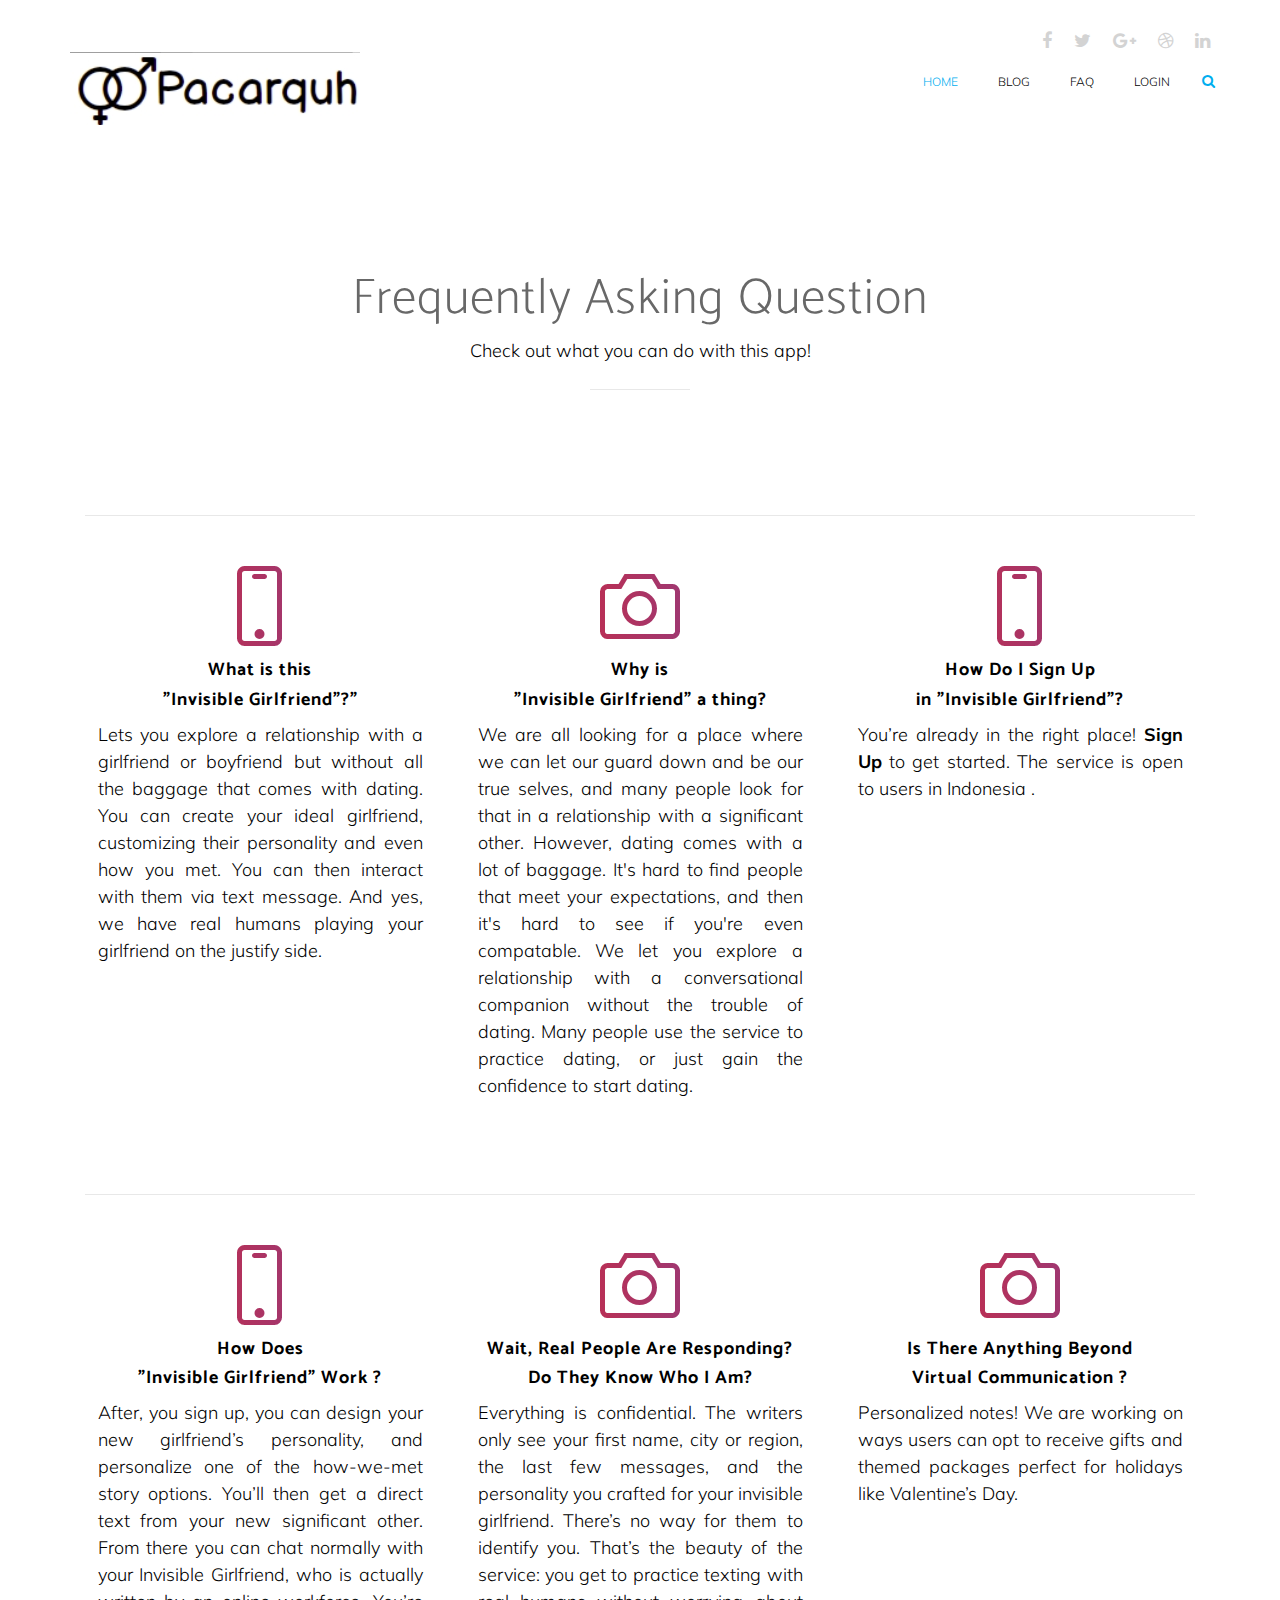
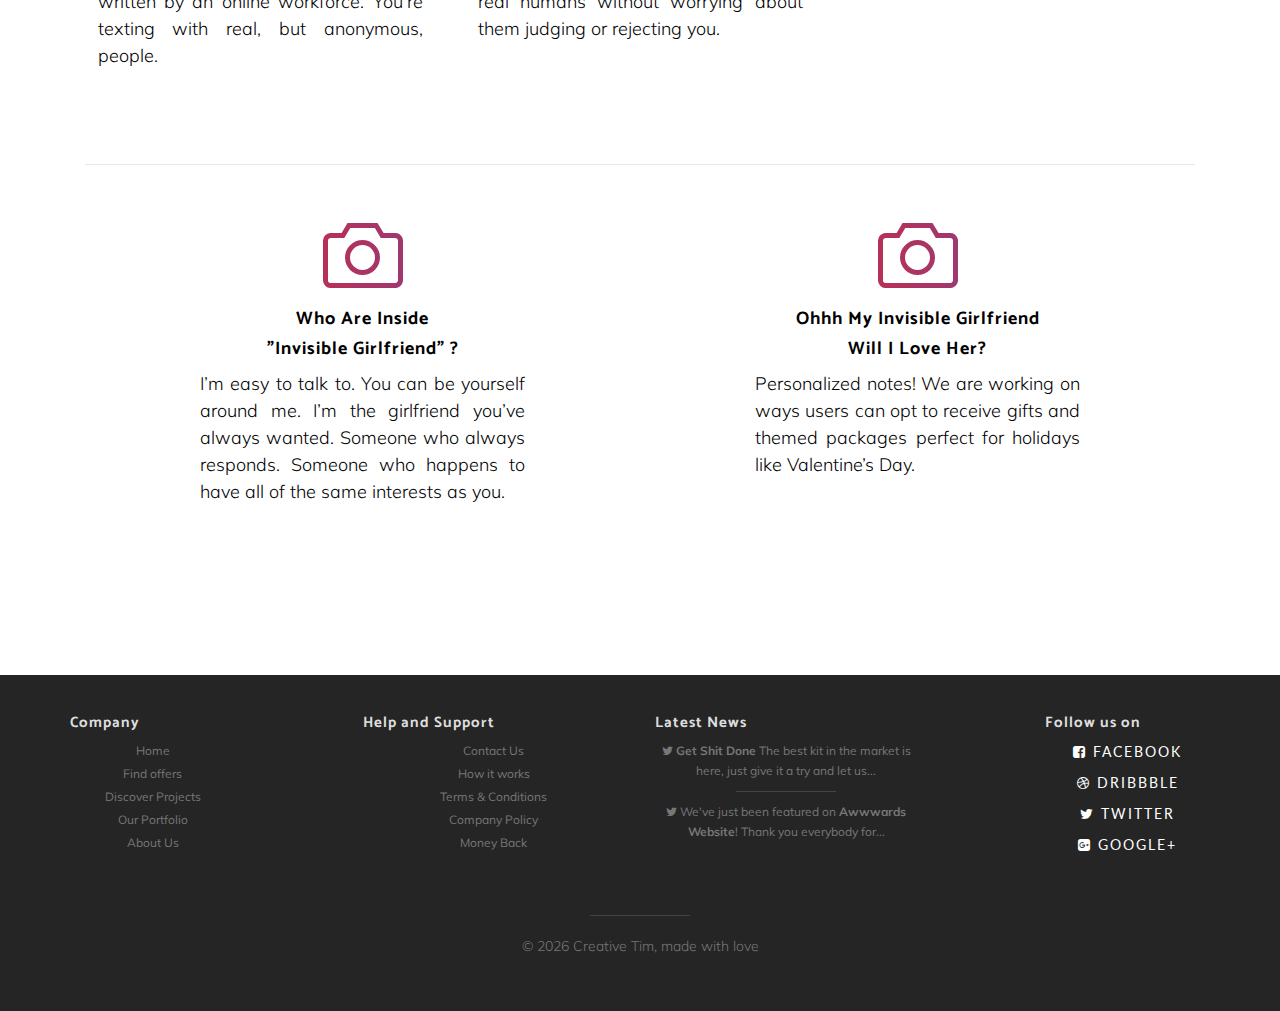
==== firman&fahmi/FAQ.html @ 45a17d9b "tes" ====
<!DOCTYPE html>
<html lang="en">
<head>
  <meta charset="utf-8">
  <meta name="viewport" content="width=device-width, initial-scale=1.0">
  <meta name="description" content="">
  <meta name="author" content="">
  <title>Home | Triangle</title>
  <link href="css/bootstrap.min.css" rel="stylesheet">
  <link href="css/font-awesome.min.css" rel="stylesheet">
  <link href="css/animate.min.css" rel="stylesheet">
  <link href="css/lightbox.css" rel="stylesheet">
  <link href="css/main.css" rel="stylesheet">
  <link href="css/responsive.css" rel="stylesheet">
  <link href="css/footer-gaia.css" rel="stylesheet">

  <!-- Custom fonts for this template -->
  <link rel="stylesheet" href="vendor/font-awesome/css/font-awesome.min.css">
  <link rel="stylesheet" href="vendor/simple-line-icons/css/simple-line-icons.css">
  <link href="https://fonts.googleapis.com/css?family=Lato" rel="stylesheet">
  <link href="https://fonts.googleapis.com/css?family=Catamaran:100,200,300,400,500,600,700,800,900" rel="stylesheet">
  <link href="https://fonts.googleapis.com/css?family=Muli" rel="stylesheet">

  <!-- Plugin CSS -->
  <link rel="stylesheet" href="device-mockups/device-mockups.min.css">

  <!-- Custom styles for this template -->
  <link href="css/new-age.min.css" rel="stylesheet">
</head><!--/head-->

<body>
  <header id="header">
    <div class="container">
      <div class="row">
        <div class="col-sm-12 overflow">
          <div class="social-icons pull-right">
            <ul class="nav nav-pills">
              <li><a href=""><i class="fa fa-facebook"></i></a></li>
              <li><a href=""><i class="fa fa-twitter"></i></a></li>
              <li><a href=""><i class="fa fa-google-plus"></i></a></li>
              <li><a href=""><i class="fa fa-dribbble"></i></a></li>
              <li><a href=""><i class="fa fa-linkedin"></i></a></li>
            </ul>
          </div>
        </div>
      </div>
    </div>
    <div class="navbar navbar-inverse" role="banner">
      <div class="container">
        <div class="navbar-header">
          <button type="button" class="navbar-toggle" data-toggle="collapse" data-target=".navbar-collapse">
            <span class="sr-only">Toggle navigation</span>
            <span class="icon-bar"></span>
            <span class="icon-bar"></span>
            <span class="icon-bar"></span>
          </button>

          <a class="navbar-brand" href="index.html">
            <h1><img src="images/logo.jpg" alt="logo"></h1>
          </a>

        </div>
        <div class="collapse navbar-collapse">
          <ul class="nav navbar-nav navbar-right">
            <li class="active"><a href="index.html">Home</a></li>
            <li class=""><a href="index.html">Blog</a></li>
            <li class=""><a href="index.html">FAQ</a></li>
            <li><a href="index.html ">Login</a></li>
          </ul>
        </div>
        <div class="search">
          <form role="form">
            <i class="fa fa-search"></i>
            <div class="field-toggle">
              <input type="text" class="search-form" autocomplete="off" placeholder="Search">
            </div>
          </form>
        </div>
      </div>
    </div>
  </header>
  <!--/#header-->

  <section class="features" id="features">
    <div class="container">
      <div class="section-heading text-center">
        <h2 >Frequently Asking Question</h2>
        <p class="text-center">Check out what you can do with this app!</p>
        <hr>
      </div>
      <div class="col-md-12 my-auto">
        <hr style="max-width:none"/>
        <div class="row">
          <div class="col-md-4">
            <div class="feature-item">
              <i class="icon-screen-smartphone text-primary"></i>
              <h4> <b> What is this </h4> </b>
              <h4> <b>"Invisible Girlfriend"?”  </h4> </b>
              <p class="text-justify">Lets you explore a relationship with a girlfriend or boyfriend but without all the baggage that comes with dating. You can create your ideal girlfriend, customizing their personality and even how you met. You can then interact with them via text message. And yes, we have real humans playing your girlfriend on the justify side.</p>
            </div>
          </div>
          <div class="col-md-4">
            <div class="feature-item">
              <i class="icon-camera text-primary"></i>
              <h4> <b> Why is </h4> </b>
              <h4> <b>"Invisible Girlfriend" a thing? </h4> </b>
              <p class="text-justify">We are all looking for a place where we can let our guard down and be our true selves, and many people look for that in a relationship with a significant other. However, dating comes with a lot of baggage. It's hard to find people that meet your expectations, and then it's hard to see if you're even compatable. We let you explore a relationship with a conversational companion without the trouble of dating. Many people use the service to practice dating, or just gain the confidence to start dating.</p>
            </div>
          </div>

          <div class="col-md-4">
            <div class="feature-item">
              <i class="icon-screen-smartphone text-primary"></i>
              <h4> <b> How Do I Sign Up </h4> </b>
              <h4> <b> in "Invisible Girlfriend"? </h4> </b>
              <p class="text-justify">You’re already in the right place! <strong> Sign Up </strong> to get started. The service is open to users in Indonesia .</p>
            </div>
          </div>
        </div>
        <hr style="max-width:none"/>
        <div class="row">
          <div class="col-md-4">
            <div class="feature-item">
              <i class="icon-screen-smartphone text-primary"></i>
              <h4> <b> How Does</h4> </b>
              <h4> <b> "Invisible Girlfriend" Work ?</h4> </b>
              <p class="text-justify">After, you sign up, you can design your new girlfriend’s personality, and personalize one of the how-we-met story options. You’ll then get a direct text from your new significant other. From there you can chat normally with your Invisible Girlfriend, who is actually written by an online workforce. You’re texting with real, but anonymous, people.</p>
            </div>
          </div>
          <div class="col-md-4">
            <div class="feature-item">
              <i class="icon-camera text-primary"></i>
              <h4> <b> Wait, Real People Are Responding?  </h4> </b>
              <h4> <b> Do They Know Who I Am?  </h4> </b>
              <p class="text-justify">Everything is confidential. The writers only see your first name, city or region, the last few messages, and the personality you crafted for your invisible girlfriend. There’s no way for them to identify you. That’s the beauty of the service: you get to practice texting with real humans without worrying about them judging or rejecting you.</p>
            </div>
          </div>
          <div class="col-md-4">
            <div class="feature-item">
              <i class="icon-camera text-primary"></i>
              <h4> <b> Is There Anything Beyond </h4> </b>
              <h4> <b>Virtual Communication ? </h4> </b>
              <p class="text-justify">Personalized notes! We are working on ways users can opt to receive gifts and themed packages perfect for holidays like Valentine’s Day.</p>
            </div>
          </div>
        </div>
        <hr style="max-width:none"/>

        <div class="col-md-6">
          <div class="feature-item">
            <i class="icon-camera text-primary"></i>
            <h4> <b> Who Are Inside  </h4> </b>
            <h4> <b> "Invisible Girlfriend" ? </h4> </b>
            <p class="text-justify">I’m easy to talk to. You can be yourself around me. I’m the girlfriend you’ve always wanted. Someone who always responds. Someone who happens to have all of the same interests as you.</p>
          </div>
        </div>
        <div class="col-md-6">
          <div class="feature-item">
            <i class="icon-camera text-primary"></i>
            <h4> <b> Ohhh My Invisible Girlfriend </h4> </b>
            <h4> <b> Will I Love Her? </h4> </b>
            <p class="text-justify">Personalized notes! We are working on ways users can opt to receive gifts and themed packages perfect for holidays like Valentine’s Day.</p>
          </div>
        </div>
        </div>
    </div>
  </div>
</div>
</div>
</div>
</section>




<!-- Footer GAIA -->
<footer class="footer footer-big footer-color-black" data-color="black">
  <div class="container">
    <div class="row">
      <div class="col-md-2 col-sm-3">
        <div class="info">
          <h5 class="title">Company</h5>
          <nav>
            <ul>
              <li>
                <a href="#">Home</a></li>
                <li>
                  <a href="#">Find offers</a>
                </li>
                <li>
                  <a href="#">Discover Projects</a>
                </li>
                <li>
                  <a href="#">Our Portfolio</a>
                </li>
                <li>
                  <a href="#">About Us</a>
                </li>
              </ul>
            </nav>
          </div>
        </div>
        <div class="col-md-3 col-md-offset-1 col-sm-3">
          <div class="info">
            <h5 class="title"> Help and Support</h5>
            <nav>
              <ul>
                <li>
                  <a href="#">Contact Us</a>
                </li>
                <li>
                  <a href="#">How it works</a>
                </li>
                <li>
                  <a href="#">Terms &amp; Conditions</a>
                </li>
                <li>
                  <a href="#">Company Policy</a>
                </li>
                <li>
                  <a href="#">Money Back</a>
                </li>
              </ul>
            </nav>
          </div>
        </div>
        <div class="col-md-3 col-sm-3">
          <div class="info">
            <h5 class="title">Latest News</h5>
            <nav>
              <ul>
                <li>
                  <a href="#">
                    <i class="fa fa-twitter"></i> <b>Get Shit Done</b> The best kit in the market is here, just give it a try and let us...
                    <hr class="hr-small">
                  </a>
                </li>
                <li>
                  <a href="#">
                    <i class="fa fa-twitter"></i> We've just been featured on <b> Awwwards Website</b>! Thank you everybody for...
                  </a>
                </li>
              </ul>
            </nav>
          </div>
        </div>
        <div class="col-md-2 col-md-offset-1 col-sm-3">
          <div class="info">
            <h5 class="title">Follow us on</h5>
            <nav>
              <ul>
                <li>
                  <a href="#" class="btn btn-social btn-facebook btn-simple">
                    <i class="fa fa-facebook-square"></i> Facebook
                  </a>
                </li>
                <li>
                  <a href="#" class="btn btn-social btn-dribbble btn-simple">
                    <i class="fa fa-dribbble"></i> Dribbble
                  </a>
                </li>
                <li>
                  <a href="#" class="btn btn-social btn-twitter btn-simple">
                    <i class="fa fa-twitter"></i> Twitter
                  </a>
                </li>
                <li>
                  <a href="#" class="btn btn-social btn-reddit btn-simple">
                    <i class="fa fa-google-plus-square"></i> Google+
                  </a>
                </li>
              </ul>
            </nav>
          </div>
        </div>
      </div>
      <hr>
      <div class="copyright">
        © <script> document.write(new Date().getFullYear()) </script> Creative Tim, made with love
      </div>
    </div>
  </footer>

  <!-- Footer GAIA -->
  <script type="text/javascript" src="js/jquery.js"></script>
  <script type="text/javascript" src="js/bootstrap.min.js"></script>
  <script type="text/javascript" src="js/lightbox.min.js"></script>
  <script type="text/javascript" src="js/wow.min.js"></script>
  <script type="text/javascript" src="js/main.js"></script>
</body>
</html>
---- firman&fahmi/css/main.css ----
/*
  Theme Name: Triangle
  Theme Uri: http://www.themeum.com
  Author: Themeum
  Author Uri: http://www.themeum.com
  Description: Creative Site Template
  Version: 1.1
  */

  @import url(http://fonts.googleapis.com/css?family=Lato:100,300,400,700);
  @import url(http://fonts.googleapis.com/css?family=Open+Sans:300italic,400italic,600italic,700italic,400,300,600,700);
  @import url(http://fonts.googleapis.com/css?family=Noto+Sans:400,700);

  body {
    background: #fff;
    font-family: 'Lato', sans-serif;
    font-weight: 300;
    font-size: 14px;
    line-height: 22px;
    color: #000;
  }

  html {
    height: 100%;
  }


  a{
    color:#C03035;
  }

  a:hover {
    outline: none;
    text-decoration:none;
    color:#4fcccd;
  }

  a:focus {
    outline:none;
    outline-offset: 0;
  }

  a {
    -webkit-transition: 300ms;
    -moz-transition: 300ms;
    -o-transition: 300ms;
    transition: 300ms;
  }


  ul {
    list-style: none;
  }

  h1, h2, h3, h4, h5, h6 {
    font-family: 'Lato', sans-serif;
    font-weight: 300;
  }

  h1{
    color: #686868;
  }

  h2{
    font-size: 24px;
    color: #686868;
  }

  h3{
    font-size: 18px;
  }

  .overflow{
    overflow: hidden;
  }

  .uppercase{
    text-transform: uppercase;
  }

  .btn-common {
    font-size: 14px;
    color: #0099ae;
    border: 1px solid #0099ae;
    font-family: 'Open Sans', sans-serif;
    font-weight: 300;
    padding: 10px 25px;
  }

  #action .col-sm-5{
    position: absolute;

    top: 0;
    height: 100%;
    right: 0;
  }


  .btn-common:hover, 
  .btn-common:focus{
    outline: none;
    background: none;
    box-shadow: none;
    color: #01707f;
    border-color:#01707f;
  }

  .align-right{
    text-align: right;
  }

  .inline{
    display: inline-block;
  }

  .padding{
    padding: 65px 0;
  }

  .padding-bottom{
    padding-bottom: 65px;
  }

  .padding-top{
    padding-top: 90px;
  }

  .padding-right{
    padding-right: 80px;
  }

  .padding-left{
    padding-left: 80px;
  }

  .margin-bottom{
    margin-bottom: 35px;
  }

     .carousel-indicators.visible-xs {
      height: 20px;
      margin: 0;
      padding: 0;
      position: absolute;
      top: -35px;
      width: 100%;
      left: 0;
    }

  .carousel-indicators.visible-xs li {
    border-color: #D29948;
    border-width: 2px;
    height: 12px;
    margin: 0 5px 0 0;
    width: 12px;
  }

  .carousel-indicators.visible-xs li.active {
    background: rgba(210, 153, 72, 0.7);
  }


/*************************
*******Header******
**************************/


#header{
  margin-bottom: 0;
  padding: 30px 0 60px 0;
}

#header .navbar-inverse .container{
  position: relative;
}

.search{
  position: absolute;
  top: 20px;
  right: 0;
  z-index: 1;
}

.search i{
  color: #00aeef;
  cursor: pointer;
  position: absolute;
  right: 10px;
  top: 2px;
}

.field-toggle{
  position: relative;
  top: 30px;
  right: 15px;
  display: none;
  height: 50px;
}

.search-form{
  padding-left: 10px;
  height: 40px;
  font-size: 18px;
  color: #818285;
  font-weight: 300;
  outline: none;
  border: 1px solid #00aeef;
  margin-top: 20px;
  border-radius: 4px;
}

.social-icons ul li{
  padding: 0 10px;

}

.social-icons ul li:last-child{
  padding-right: 0;

}

.social-icons ul li a{
  font-size: 18px;
  color: #d3d3d3;
  padding: 0;
}

.social-icons ul li a:hover .fa-facebook {
  color:#0884d5;
}

.social-icons ul li a:hover .fa-twitter {
  color:#2AA7DC;
}

.social-icons ul li a:hover .fa-google-plus {
  color:#A22523;
}

.social-icons ul li a:hover .fa-dribbble {
  color:#E94989;
}

.social-icons ul li a:hover .fa-linkedin {
  color:#006DC0;
}

.social-icons ul li a:hover,
.social-icons ul li a:focus{  
  background: none;
}

#header .navbar {
  background: #fff;
  border: 0;
  margin-bottom: 0;
}

#header .navbar-toggle{
  margin-top: 20px;
}

#header .navbar-brand{
  padding: 0;
  margin-left: 0;
}

#header .navbar-brand h1{
  padding: 0;
  margin: 0;
}

#header .navbar-nav.navbar-right >li:last-child{
  margin-right: 20px;
}

#header .navbar-nav.navbar-right >li a {
  color: #000;
  font-size: 12px;
  padding: 20px;
  text-transform: uppercase;
  font-weight: 300;
}


#header .navbar-inverse .navbar-nav  li.active > a,  
#header .navbar-inverse .navbar-nav  li.active > a:focus, 
#header .navbar-nav.navbar-right li > a:hover,
.navbar-inverse .navbar-nav > .open > a {
  background-color: inherit;
  border: 0;
  color: #00aeef;
}

#header .navbar-inverse .navbar-nav  li a:hover{
  color: #00aeef;
}


/*  Dropdown menu*/

ul.sub-menu {
  display: none;
  list-style: none;
  padding: 0;
  margin: 0;
}

#header .navbar-nav li ul.sub-menu li a{
  color: #818285;
  padding: 5px 0;
  font-size: 13px;
  display: block;
  text-transform: capitalize;
}

#header .navbar-nav li ul.sub-menu li .active{
  background: #00aeef;
  color: #fff;
  position: relative;
}

#header .navbar-nav li ul.sub-menu li .active i{
  position: absolute;
  font-size: 56px;
  top: -13px;
  color: #0884d5;
}

#header .navbar-nav li ul.sub-menu li .active .fa-angle-right{
  left: -3px;
}

#header .navbar-nav li ul.sub-menu li .active .fa-angle-left{
  right: -3px;
}

#header .navbar-nav li ul.sub-menu li a:hover,
#header .navbar-nav li ul.sub-menu li a:focus{
  background: #00aeef;
  color: #fff;
}

.fa-angle-down{
  padding-left: 5px; 
}

.scaleIn {
  -webkit-animation-name: scaleIn;
  animation-name: scaleIn;
}

@-webkit-keyframes scaleIn {
  0% {
    opacity: 0;
    -webkit-transform: scale(0);
    transform: scale(0);
  }

  100% {
    opacity: 1;
    -webkit-transform: scale(1);
    transform: scale(1);
  }
}

@keyframes scaleIn {
  0% {
    opacity: 0;
    -webkit-transform: scale(0);
    -ms-transform: scale(0);
    transform: scale(0);
  }

  100% {
    opacity: 1;
    -webkit-transform: scale(1);
    -ms-transform: scale(1);
    transform: scale(1);
  }
}


/*************************
*******Footer******
**************************/

#footer {
  padding-bottom: 10px;
  background-image: url(../images/home/footer.png);
  background-repeat: repeat-x;
  background-position: bottom;
  background-size: contain;
}

#footer h1{
  margin-bottom: 65px;
  margin-top: 36px;
}

#footer .bottom-separator {
  margin-bottom: 60px;
}

#message {
  height: 110px;
  resize: none;
}

.bottom > h2 {
  margin-top: 0;
  margin-bottom: 26px;
}

.bottom .media-body h3 {
  margin-top: 0;
  padding-left: 25px;
}

.bottom .media-body h3 a{
  color: #ea2c00;
}

.testimonial .media{
  margin-top: 0;
  margin-bottom: 25px;
}

.testimonial .media>.pull-left{
  margin-right: 25px;
}

.testimonial .media>.pull-left img{
  margin-top: 6px;
}

.testimonial .media .media-body blockquote{
  padding-left: 25px;
  padding-right: 30px;
  position: relative;
  border-left: 0;
  margin-bottom: 0;
}

.testimonial .media .media-body blockquote:before{
  position: absolute;
  left: 5px;
  top: 8px;
  content: '"';
  font-size: 40px;
  color: #ea2c00;
  font-family: 'Noto Sans', sans-serif;
  transform:rotate(180deg);
  -ms-transform:rotate(180deg); /* IE 9 */
  -webkit-transform: rotate(180deg); /* Opera, Chrome, and Safari */
  line-height: 0;
}

.testimonial .media .media-body blockquote:after{
  position: absolute;
  right: 30px;
  bottom: 14px;
  content: '"';
  font-size: 40px;
  color: #ea2c00;
  font-family: 'Noto Sans', sans-serif;
  line-height: 0;
}

.contact-info.bottom {
  padding-left: 25px;
}

.bottom > address {
  line-height: 22px;
  margin-bottom: 40px;
}

.form-control {
  border: 1px solid #eaeaea;
  font-weight: 300;
  outline: none;
  box-shadow: none;
  height: 40px;
}

.form-control:hover, 
.form-control:focus{
  border-color: #4fcccd;
  outline: none;
  box-shadow: none;
}

.btn-submit {
  width: 100%;
  background-color: #4fcccd;
  color: #fff;
  font-size: 14px;
  font-weight: 300;
  letter-spacing: 5px;
  text-transform: uppercase;
  border-radius: 3px;
  margin-top: 5px;
  border-bottom: 3px solid #2f9697;
  box-shadow: none;
  padding: 10px;
}

.btn-submit:hover, 
.btn-submit:focus{
  color: #fff;
  outline: none;
  box-shadow: none;
  opacity: .8;
}

.copyright-text{
  margin-top: 70px;
  color: #fff;
  font-size: 16px;  
  padding-bottom: 15px;
}

.copyright-text a {
  color: #3e848a
}

.copyright-text p {
  margin-bottom: 0;
}

/*************************
*******Home Page******
**************************/
#home-slider {
  background: url(../images/home/slider-bg.png) 0 100% repeat-x;
  position: relative;
}

#home-slider .main-slider {
  position: relative;
  height: 450px;
}

#home-slider .slide-text{
  position: absolute;
  top: 50px;
  left: 0;
  width: 450px;
}

.animate-in .slide-text {
  -webkit-animation: fadeInLeftBig 700ms cubic-bezier(0.190,1.000,0.220,1.000) 200ms both;
  animation: fadeInLeftBig 700ms cubic-bezier(0.190,1.000,0.220,1.000) 200ms both;
}

#home-slider .slider-hill {
  position: absolute;
  right: 0;
  bottom: 0;
}

.animate-in .slider-hill {
  -webkit-animation: bounceInDown 1000ms ease-in-out 200ms both;
  animation: bounceInDown 1000ms ease-in-out 200ms both;
}

#home-slider .slider-house {
  position: absolute;
  right: 110px;
  bottom: -30px;
}

.animate-in .slider-house {
  -webkit-animation: bounceInDown 500ms ease-in-out 800ms both;
  animation: bounceInDown 500ms ease-in-out 800ms both;
}

#home-slider .slider-sun {
  position: absolute;
  right: 365px;
  bottom: 100px;
}

.animate-in .slider-sun {
  -webkit-animation: scaleIn 500ms ease-in-out 1200ms both;
  animation: scaleIn 500ms ease-in-out 1200ms both;
}

#home-slider .slider-birds1 {
  position: absolute;
  right: 470px;
  bottom: 75px;
}

.animate-in .slider-birds1 {
  -webkit-animation: fadeInLeft 500ms ease-in-out 1200ms both;
  animation: fadeInLeft 500ms ease-in-out 1200ms both;
}

#home-slider .slider-birds2 {
  position: absolute;
  right: 40px;
  bottom: 150px;
}

.animate-in .slider-birds2 {
  -webkit-animation: fadeInRight 500ms ease-in-out 1200ms both;
  animation: fadeInRight 500ms ease-in-out 1200ms both;
}


#home-slider h1{
  margin-top: 100px;
  margin-bottom: 25px;
}

#home-slider .btn-common {
  margin-top: 20px;
}

#home-slider .preloader {
  position: absolute;
  left: 0;
  top: 0;
  bottom: -30px;
  right: 0;
  background: #fafafa;
  text-align: center;
}

#home-slider .preloader > i {
  font-size: 48px;
  height: 48px;
  line-height: 48px;
  color: #00aeef;
  position: absolute;
  left: 50%;
  margin-left: -24px;
  top: 50%;
  margin-top: -24px;
}

#action {
  background-image: url(../images/home/tour-bg.png);
  background-color: #fbfafa;
  background-repeat: repeat-x;
  height: 157px;
  background-position: center;
  display: table;
  position: static;
  width: 100%;
}

.vertical-center{
  display: table-cell;
  vertical-align: middle;
  width: 100%;
  position: statice;
}


.single-service{
  overflow: hidden;
  display: block;
}

.single-service img {
  margin-bottom: 35px;
}

.single-service .fold {
  margin-bottom: 35px;
}

.single-service h2 {
  margin-top: 0;
  margin-bottom: 15px;
}

.single-service p {
  padding: 0 48px;
}

.action h1{
  margin-top: 0;
}

.action p{
  font-size: 18px;
  margin-bottom: 0;
  font-weight: 300;
}

.action .btn-common{
  margin-top: 55px;
  float: left;
}

.title {
  color: #404040;
  font-weight: 300;
}

.single-features {
  overflow: hidden;
  padding-top: 65px;
  padding-bottom: 40px;
}

.single-features .col-sm-6 {
  margin-top: 50px;
}

.single-features:last-child {
  padding-bottom: 95px;
  padding-top: 0;
}

.single-features h2{
  margin-bottom: 15px;
}

#clients{
  padding-bottom: 45px;
}

.clients {
  margin-bottom: 45px;
}

.clients img {
  display: inline-block;
}

.clients-logo {
  overflow: hidden;
  margin-bottom: 10px;
}



/*************************
*******About Us Page******
**************************/

#action , 
#page-breadcrumb{
  position: relative;
}

#page-breadcrumb {
  background-image: url(../images/home/tour-bg.png);
  background-color: #fbfafa;
  background-repeat: repeat-x;
  height: 130px;
  background-position: center;
  display: table;
  position: static;
  width: 100%;
}

#team {
  padding: 85px 0;
}

#team-carousel {
  margin-top: 80px;
}

#company-information .padding-top{
  padding-top: 172px;
  
}

.single-service img {
  height: 85px;
}

.tour-button {
  background-image: url(../images/home/tour-icon2.png);
  height: 100%;
  background-repeat: no-repeat;
  position: absolute;
  width: 100%;
  left: 0;
  background-position: 151px 4px;
}

.about-image {
  padding:90px 90px 0;
}

.team-single {
  position: relative;
}

.person-thumb {
  position: relative;
}

.person-thumb img {
}


.social-profile {
  background: none repeat scroll 0 0 rgba(137, 97, 46, 0.8);
  display: none;
  position: absolute;
  text-align: center;
  top: 0;
    -webkit-transition: all 0.9s ease;
  -moz-transition: all 0.9s ease;
  -ms-transition: all 0.9s ease;
  -o-transition: all 0.9s ease;
  transition: all 0.9s ease;transition: all 0.9s ease 0s;
  width: 100%;
  height: 100%;
}

.team-single:hover .social-profile{
  background:rgba(112, 35, 64, 0.9);
  display: block;
  -webkit-animation: fadeInUp 400ms;
  animation: fadeInUp 400ms;
  -webkit-transition: all 0.9s ease;
  -moz-transition: all 0.9s ease;
  -ms-transition: all 0.9s ease;
  -o-transition: all 0.9s ease;
  transition: all 0.9s ease;
}

.social-profile .nav-pills {
  display: inline-block;
  margin-top: -26px;
  padding: 0;
  position: relative;
  top: 50%;
}

.social-profile .nav-pills li {
  display: inline-block;
  margin: 0 5px;
}

.social-profile .nav-pills li a {
  color: #fff;
  border: 1px solid #fff;
  width: 40px;
  height: 40px;
  line-height: 40px;
  text-align: center;
  padding: 0;
  border-radius: 40px;
  -webkit-transition: all 0.9s ease;
  transition: all 0.9s ease;
}

.social-profile .nav-pills li a:hover {
  color: #702340;
  border-color: #702340;
}

.person-info h2 {
  font-weight: 300;
  margin-bottom: 5px;
}

.person-info h3 {
  font-size: 16px;
  color: #686868;
  font-weight: 300;
  margin-top: 0;
  margin-bottom: 0;
}

.team-carousel-control {
  position: absolute;
  top: 36%;
  width: 13px;
  height: 16px;
  text-indent: -9999999px;
  -webkit-transition: all 0.9s ease;
  -moz-transition: all 0.9s ease;
  -ms-transition: all 0.9s ease;
  -o-transition: all 0.9s ease;
  transition: all 0.9s ease;
}

.right.team-carousel-control {
  right: -50px;
  background-image: url(../images/aboutus/right.png);
}

.left.team-carousel-control {
  left: -50px;
  background-image: url(../images/aboutus/left.png);
}

.team-carousel-control:hover{
  background-position: 0 -18px;
  -webkit-transition: all 0.5s ease;
  -moz-transition: all 0.5s ease;
  -ms-transition: all 0.5s ease;  
  -o-transition: all 0.5s ease;
  transition: all 0.5s ease;
}

.count h1{
  font-size: 60px;
  color: #00aeef;
}

.count h3{
  font-size: 16px;
}

.progress .progress-bar.six-sec-ease-in-out {
  -webkit-transition: width 1s ease-in-out;
  -moz-transition: width 1s ease-in-out;
  -ms-transition: width 1s ease-in-out;
  -o-transition: width 1s ease-in-out;
  transition:  width 1s ease-in-out;
}

.top-zero{
  margin-top: 0;
}

h3.top-zero{
  font-size: 20px;
}

#company-information .about-us h2{
  margin-bottom: 45px;
}

.single-skill h3{
  font-size: 16px;
}

.progress{
  height: 30px;
  box-shadow: none;
  -webkit-box-shadow: none;
}

.progress-bar{
  line-height: 30px;
  box-shadow: none;
  -webkit-box-shadow: none;
}

.progress-bar.progress-bar-primary{
  background: #00aeef;
}



/*************************
*******Service Page******
**************************/
#recent-projects{
  padding: 85px 0;
}

.recent-projects .team-single{
  height: 355px;
}

.recent-projects p.padding-bottom{
  padding-bottom: 50px;
}

.choose{
  padding-top: 30px;
}

#company-information.choose .padding-top{
  padding-top: 50px;
}

#company-information h2{
  margin-bottom: 25px;
  margin-top: 0;
}

ul.elements{
  list-style: none;
  margin: 0;
  padding: 0;
}

ul.elements li{
  margin: 6px 0;
}

ul.elements li > i{
  color:#C03035;
  display: inline-block;
  margin-right: 10px;
}

#company-information h1.margin-bottom{
  margin-bottom: 26px;
}

/*************************
*******Portfolio Default**
**************************/

.portfolio-single {
  position: relative;
}

.portfolio-thumb {
  position: relative;
}

.portfolio-thumb img {
  width: 100%;
}


.portfolio-single:hover .portfolio-view{
  display: block;
  -webkit-animation: fadeInUp 400ms;
  animation: fadeInUp 400ms;
}

#portfolio .row{
  margin-left: -10px;
  margin-right: -10px;
}

.portfolio-view {
  display: none;
  position: absolute;
  top: 0;
  height: 100%;
  background:rgba(112, 35, 64, 0.9);
  width: 100%;
  text-align: center;
}

.portfolio-view .nav-pills {
  padding: 0;
  display: inline-block;
  margin-top: -26px;
  top: 50%;
  position: relative;
}

.portfolio-view .nav-pills li {
  display: inline-block;
  margin: 0 5px;
}

.portfolio-view .nav-pills li a {
  color: #fff;
  border: 1px solid #fff;
  width: 40px;
  height: 40px;
  line-height: 38px;
  text-align: center;
  padding: 0;
  border-radius: 40px;
  -webkit-animation: scaleIn 400ms linear 100ms both;
  animation: scaleIn 400ms linear 100ms both;
  -webkit-transition: all 0.9s ease;
  transition: all 0.9s ease;
}

.portfolio-view .nav-pills li a:hover {
  color: #702340;
  border-color: #702340;
  -webkit-transition: all 0.9s ease;
  transition: all 0.9s ease;
}

.portfolio-info {
  overflow: hidden;
  margin-bottom: 30px;
}

.portfolio-info h2 {
  font-size: 18px;
  margin: 15px 0 0;
}

.portfolio-filter {
  margin: 80px 0;
  padding: 0;
}

.portfolio-filter li {
  display: inline-block;
  position: relative;
}

.portfolio-filter li a {
  border-radius: 0;
  color: #686868;
  font-size: 18px;
  font-weight: 300;
  padding: 0 25px;
  text-transform: capitalize;
  border: none;
}

.portfolio-filter li .active{
  background: transparent;
  box-shadow: none;
  -webkit-box-shadow: none;
}

.portfolio-filter li a:hover, 
.portfolio-filter li a:focus,
.portfolio-filter li a.active {
  background: transparent;
  box-shadow: none;
  -webkit-box-shadow: none;
}

.portfolio-filter li a.active:before{
  position: absolute;

  content: "";
  left: 0;
  width: 13px;
  height: 16px;
  background: url(../images/portfolio/icon.png);
  top: 5px;
}

.portfolio-pagination{
  text-align: center;
  
  padding-top: 40px;
  padding-bottom: 90px;
}

.pagination li{
  display: inline-block;
  margin: 0 10px;
}

.pagination li a{
  color: #000;
  padding: 5px 10px;
  border-radius: 5px;
  border: 1px solid #fff;
}

.pagination li:first-child a{
  background: url(../images/portfolio/left.png);
  background-repeat: no-repeat;
  text-indent: -999999999px;
  background-position: center top 10px;
  width: 32px;
  height: 36px;
  border: none;
  -webkit-transition: 300ms;
  -moz-transition: 300ms;
  -o-transition: 300ms;
  transition: 300ms;
}

.pagination li:first-child a:hover{
  background: url(../images/portfolio/left.png);
  background-position: center top -37px;
  background-repeat: no-repeat;
  -webkit-transition: 300ms;
  -moz-transition: 300ms;
  -o-transition: 300ms;
  transition: 300ms;
}

.pagination li:last-child a{
  background: url(../images/portfolio/right.png);
  background-repeat: no-repeat;
  text-indent: -999999999px;
  background-position: center top 10px;
  width: 32px;
  height: 36px;
  border: none;
  -webkit-transition: 300ms;
  -moz-transition: 300ms;
  -o-transition: 300ms;
  transition: 300ms;
}

.pagination li:last-child a:hover{
  background: url(../images/portfolio/right.png);
  background-position: center top -37px;
  background-repeat: no-repeat;
  -webkit-transition: 300ms;
  -moz-transition: 300ms;
  -o-transition: 300ms;
  transition: 300ms;
}

.pagination li a:hover,
.pagination .active a, 
.pagination a:active, 
.pagination .active a:hover,
.pagination .active a:focus, 
.pagination a:focus {
  background: transparent;
  border-color: #C03035;
  color: #C03035;
}


/*****************************
Portfolio with right sidebar
*****************************/

.sidebar h3 {
  color: #404040;
  margin-top: 0;
  border-bottom: 3px solid #ececec;
  margin-bottom: 6px;
  padding-bottom: 8px;
}

.sidebar-item{
  margin-bottom: 48px;
}

.categories .navbar-stacked li {
  border-bottom: 1px solid #ececec;
}

.categories .navbar-stacked li:last-child {
  border-bottom: 0px solid #ececec;
}

.categories .navbar-stacked li a {
  font-size: 16px;
  color: #6a6a6a;
  padding: 8px 0;
  padding-left: 0;
}

.categories .navbar-stacked li a:hover{
  background: none;
  margin-left: 20px;
  color: #0099AE;
  opacity: 1;
}

.categories .navbar-stacked li.active a{
  color: #0099AE;
  padding-left: 20px;
}

.categories .navbar-stacked li.active a:before{
  position: absolute;
  content: "";
  border-color: transparent transparent transparent #0099AE;
  border-width: 8px;
  border-style: solid;
  left: 0;
  top: 13px;
  margin-top: 0;
  z-index: 0;
  transition: all 0.3s ease 0s;
  -moz-transition: all 0.3s ease 0s;
  -webkit-transition: all 0.3s ease 0s;
  -o-transition: all 0.3s ease 0s;
}

.categories .navbar-stacked li.active a:after {
  position: absolute;
  content: "";
  border-color: transparent transparent transparent #fff;
  border-width: 6px;
  border-style: solid;
  left: 0px;
  top: 15px;
  margin-top: 0;
  z-index: 1;
  transition: all 0.3s ease 0s;
  -moz-transition: all 0.3s ease 0s;
  -webkit-transition: all 0.3s ease 0s;
  -o-transition: all 0.3s ease 0s;
}

.sidebar-item .media{
  border-bottom: 1px solid #ececec;
  padding-bottom: 10px;
  padding-top: 21px;
  margin-top: 0;
  transition: all 0.3s ease 0s;
  -moz-transition: all 0.3s ease 0s;
  -webkit-transition: all 0.3s ease 0s;
  -o-transition: all 0.3s ease 0s;    
}

.sidebar-item .media:last-child{
  border-bottom: 0px solid #ececec;  
  padding-bottom: 0; 
}

.sidebar-item .media:hover{
  border-left: 2px solid #0099AE;
  padding-left: 5px;
  transition: all 0.3s ease 0s;
  -moz-transition: all 0.3s ease 0s;
  -webkit-transition: all 0.3s ease 0s;
  -o-transition: all 0.3s ease 0s;
}

.sidebar-item .media:hover.media .media-body h4 a{
  color: #0099AE;
  transition: all 0.3s ease 0s;
  -moz-transition: all 0.3s ease 0s;
  -webkit-transition: all 0.3s ease 0s;
  -o-transition: all 0.3s ease 0s;
}

.sidebar-item .media .media-body h4 {
  margin-top: 0;
  margin-bottom: 8px;
}

.sidebar-item .media .media-body h4 a{
  color: #7d7d7d;
  font-size: 16px;
}

.sidebar-item .media .media-body p {
  color: #b4b4b4;
  font-size: 12px;
}

.tag-cloud .nav-pills{
  margin-top: 16px;
}

.tag-cloud .nav-pills li{
  margin: 0;
  margin-top: 6px;
  margin-right: 4px;
}

.tag-cloud .nav-pills li a{
  font-size: 14px;
  font-weight: 300;
  padding: 5px 15px;
  background: #bbbbbb;
  color: #fff;
  border-radius: 3px;
}

.tag-cloud .nav-pills li a:hover{
  background: #0099AE;
}

.popular ul.gallery {
  margin: 0;
  padding: 0;
  list-style: none;
  margin: 10px -8px;
}

.popular ul.gallery li {
  display: block;
  width: 33.33%;
  float: left;
  padding: 8px;
}

.popular ul.gallery li a {
  display: block;
}

.popular ul.gallery li a img {
  width: 100%;
  transition: border-radius 300ms ease-in;
  -webkit-transition: border-radius 300ms ease-in;
}

.popular ul.gallery li a img:hover {
  border-radius: 60px;
}


/* Start: Recommended Isotope styles */

/**** Isotope Filtering ****/
.isotope-item {
  z-index: 2;
}

.isotope-hidden.isotope-item {
  pointer-events: none;
  z-index: 1;
}

/**** Isotope CSS3 transitions ****/

.isotope,
.isotope .isotope-item {
  -webkit-transition-duration: 0.8s;
  -moz-transition-duration: 0.8s;
  -ms-transition-duration: 0.8s;
  -o-transition-duration: 0.8s;
  transition-duration: 0.8s;
}

.isotope {
  -webkit-transition-property: height, width;
  -moz-transition-property: height, width;
  -ms-transition-property: height, width;
  -o-transition-property: height, width;
  transition-property: height, width;
}

.isotope .isotope-item {
  -webkit-transition-property: -webkit-transform, opacity;
  -moz-transition-property: -moz-transform, opacity;
  -ms-transition-property: -ms-transform, opacity;
  -o-transition-property: -o-transform, opacity;
  transition-property: transform, opacity;
}

/**** disabling Isotope CSS3 transitions ****/
.isotope.no-transition,
.isotope.no-transition .isotope-item,
.isotope .isotope-item.no-transition {
  -webkit-transition-duration: 0s;
  -moz-transition-duration: 0s;
  -ms-transition-duration: 0s;
  -o-transition-duration: 0s;
  transition-duration: 0s;
}




/*****************************
Portfolio Details
*****************************/

#portfolio-information.padding-top{
  padding-top: 100px;
}

.project-name h2{
  margin-top: 0;
  margin-bottom: 15px;
}

#related-work .title{
  margin-bottom: 55px;
  margin-top: 10px;
}

.navbar-default {
  background: none;
  padding: 0;
}

.navbar-default li a{
  font-size: 12px;
  padding: 0;
  padding-right: 15px;
}

.navbar-default li a i{
  padding-right: 8px;
}

.navbar-default li a:hover{
  color: #0884d5;
  background: none;
}

.skills .navbar-default,
.client .navbar-default{
  margin-left: 35px;
  
}

.live-preview .btn-common{
  margin-top: 21px;
  padding: 13px 45px;
}


/*****************************
Blog Default
*****************************/

.single-blog.timeline {
  background: #FFFFFF;
  border: 1px solid #EEEEEE;
  border-bottom: 0;
  position: relative;
  padding-bottom: 0;
}

.timeline .post-content {
  padding: 20px 20px 0;
}

.post-thumb{
  margin: -1px -1px 0;
  position: relative;
  overflow: hidden;
}

.timeline .post-thumb img {
  width: 100%;
}

.post-thumb iframe{
  width: 100%;
  min-height: 270px;
  border: 0;
}

.post-overlay{
  position: absolute;
  top: 50%;
  display: none;
  width: 94px;
  height: 140px;
  margin-top: -70px;
  overflow: hidden;
}

.post-overlay span{
  position: absolute;
  left: 50%;
  bottom: 0; 
  margin-left: -60px;
  -webkit-animation: fadeInUp 400ms;
  animation: fadeInUp 400ms;
  z-index: 9;
}


.post-overlay span:before{
  position: absolute;
  bottom: 0;
  border-style: solid;
  border-width: 60px;
  content: "";
  border-color: transparent transparent #0884d5 transparent;
  z-index: -1;
  cursor: initial;
}

.post-overlay span a{
  font-size: 30px;
  color: #fff;
  background: transparent;
  padding: 0; 
  margin-left: 50px;
}

.single-blog:hover .post-overlay{
  display: block;
  -webkit-animation: fadeIn 300ms;
  animation: fadeIn 300ms;
}

.timeline-divider{
  position: relative;
  padding-top: 50px;
}

.timeline-divider:before{
  position: absolute;
  top: 0;
  content: "";
  border-left-style: solid;
  border-left-width: 1px;
  height: 100%;
  border-left-color: #0099AE;
  left: 50%;
  margin-left: -2px;
}

.timeline-blog .col-sm-6.padding-top{
  padding-top: 70px;
}

.post-content{
  padding: 20px 0;
}

.timeline-date .btn-common{
  font-size: 18px;
  color: #4a4a4a;
  font-weight: 300;
  border-radius: 0;
  padding: 17px 40px;
}

.arrow-right{
  position: relative;
}

.arrow-right:after{
  position: absolute;
  right: 1px;
  content: "";
  top: 15px;
  background: url(../images/blog/left.png);
  width: 43px;
  height: 54px;
}

.arrow-left{
  position: relative;
}

.arrow-left:before{
  position: absolute;
  left: -2px;
  content: "";
  top: 86px;
  background: url(../images/blog/right.png);
  width: 43px;
  height: 54px;
}

.post-title {
  margin-top: 0;
}

.post-title a,
.comments-number a{
  color: #686868;
}

.post-content .post-author{
  margin-top: 0;
  
}

.post-content  .post-author a{
  font-weight: 300;
  font-size: 14px;
  color: #0099AE;
}

a.read-more{
  color: #0099AE;
  font-weight: 300;
}

a.read-more:hover{
  color: #01707F
}

.post-bottom{
  border-top: 1px solid #eeeeee;
  padding-top: 10px;
  margin-top: 20px;
  margin: 20px -20px 0;
  padding: 20px 20px 0;
}


/*****************************
Blog with right sidebar
*****************************/

.single-blog{
  padding-bottom: 30px;
}

.single-blog .post-bottom{
  border-bottom: 1px solid #eeeeee;
  padding-top: 10px;
  padding-bottom: 10px;
}

.single-blog .post-overlay span{
  left: 0;
  top: 0;
  margin-left: 0;
  width: 94px;
  height: 140px;
  background: url(../images/blog/blog-arrow.png);
  -webkit-animation: fadeInLeft 400ms;
  animation: fadeInLeft 400ms;
}

.single-blog .post-overlay span a{
  margin-left: 8px;
  font-weight: 700;
  font-size: 36px;
  line-height: 18px;
  position: absolute;
  top: 50px;
}

.single-blog .post-overlay span a small{
  font-size: 16px;
  font-weight: 300;
  margin-left: 5px;
}

.single-blog .post-overlay span:before{
  border-color: transparent;
  border-width: 0;
}

.post-nav{
  margin:0;
  padding: 0;
}

.post-nav li a{
  color: #0099AE;
  padding: 0;
  text-align: left;
}

.post-nav li a i{
  color: #0099AE;
  margin-right: 8px;
}

.post-nav li a:hover{
  background: none;
}

.blog-padding-right{
  padding-right:35px;
}

.blog-pagination {
  text-align: center;
  padding-top: 10px;
  padding-bottom: 55px;
}

/*****************************
Blog with right sidebar
*****************************/

.masonery_area .single-blog{}
.masonery_area .single-blog .post-thumb{
  height: auto;
}

.masonery_area .single-blog .post-title{
  margin-top: 5px;
}

.masonery_area .single-blog .post-title a{
  font-size: 20px;
}

.masonery_area .single-blog .post-thumb img{
  height:auto;
}

.masonery_area .single-blog .post-bottom{
  border-top:0;
  padding-top:0;
  margin-top:15px;
}

/* Audio CSS */

.audiojs{
  background:#C03035;
  height: 45px;
  width: 100%;
}

.audiojs .scrubber{
  background: #fff;  
  height: 8px;
  border-top: 0;
  width: 170px;
  margin-top: 19px;
  margin-left: 12px;
  border-radius: 10px;
}

.audiojs .play-pause{
  background: #a92b2f;
  width: 68px;
  height: 45px;
  padding: 0;
  padding-left: 24px;
  padding-top: 10px;
  border-right: 0;
}

.audiojs .time{
  display: none;
  
}

.audiojs .progress{
  background: #A92B2F;

  height: 8px;
  border-radius: 10px;
}

.audiojs .loaded{
  background:#fff;
  height: 8px;
  border-radius: 10px;
}


/*****************************
Blog Details
*****************************/

.navbar-nav.post-nav li{
  margin-right: 60px;
}

.single-blog.blog-details .post-content{
  padding-top: 30px;
}

.single-blog.blog-details .post-bottom{
  margin-top: 55px;
}

.blog-share{
  margin-top: 40px;
  background: #f5f5f5;
  display: inline-block;
  padding: 2px 0;
}

span.stMainServices,
span.stButton_gradient, 
.stButton .chicklets{
  height:24px !important;
}

.author-profile.padding{
  padding-top:50px;
}

.author-profile .col-sm-2 img{
  width: 100%;
  border-left: 3px solid #0099AE;
}

.author-profile h3{
  margin-top:0;
  color: #3a424c;
}

.author-profile p{
  color: #3a424c;
  font-weight: 400;
}

.author-profile span a{
  color: #C03035;
}

.response-area{
  border-bottom: 0;
}

.response-area h2{
  margin-top: 0;  
  margin-bottom: 0;
  border-bottom: 0;
  padding-bottom: 20px;
}

.post-comment{
  padding-left: 70px;
  padding-top: 36px;
  border-top: 1px solid #f1e8dd;
}

.post-comment .pull-left img{
  margin-right: 60px;
  border-left: 3px solid #0884d5;
}

.post-comment .media-body{
  padding-top: 6px;
  border-bottom: 0;
  padding-bottom: 50px;
}

.post-comment .media-body p{
  margin-top:10px;
}

.post-comment .media-body span i{
  color: #C03035;
  margin-right: 10px;
}

.post-comment .media-body span a{
  color: #C03035;
  font-weight: 700;
}

.post-comment .media-body .post-nav li a{
  font-weight: 300;
}

.parrent .media-list{
  margin-left: 190px;
}

.parrent .post-comment{
  padding-left: 0;
  margin-left: 70px;
}


/****************************
********* Contact Us*********
*****************************/
#map-section {
  margin-top: 50px;
  margin-bottom: 50px;
  position: relative;
}

#gmap {
  height: 350px;
}

.get-in-touch img {
  margin-top: 35px;
  margin-bottom: 32px;
}

.get-in-touch p {
  font-size: 18px;
  font-weight: 300;
}

#map-section .contact-info {
  position: absolute;
  background-color: #7c3651;
  right: 0;
  top: 0;
  width: 33%;
  height: 100%;
  padding:25px 50px;
  opacity: 0.9;
  color: #fff;
}

#map-section .contact-info h2, 
#map-section .contact-info a {
  color: #fff
}

#map-section address a:hover {
  color:#00AEEF
}

#contact-form #message{
  resize:none;
}

#contact-form .btn-submit {
  width: 28%;
  margin: 5px auto;
}

.corporate-info .corporate-address {
  background-image: url("../images/contact-bg.png");
  background-position: left top;
  background-repeat: no-repeat;
  overflow: hidden;
  padding-bottom: 50px;
}

.corporate-info .corporate-address address {
  background-image: url("../images/icon-map.png");
  background-position: left top;
  background-repeat: no-repeat;
  padding-left: 40px;
}


/****************************
****** Price-table CSS*******
*****************************/

.price-table {
  margin-top: 88px;
  margin-bottom: 96px;
}

.single-price ul {
  padding: 0;
  margin: 0;
  list-style: none;
}

.table-heading {
  background-color: transparent !important;
  color: #FFFFFF !important;
  overflow: hidden;
  padding: 0 !important;
  text-align: center;
}

.single-price.price-one .plan-name, 
.single-price.price-two .plan-name, 
.single-price.price-three .plan-name, 
.single-price.price-four .plan-name {   
  color: #fff;
  font-size: 20px;
  margin-bottom: 0;
  padding: 10px 0;
  text-transform: capitalize;
}

.single-price.price-one .plan-name {
  background-color: #0e76bc;
}

.single-price.price-two .plan-name {
  background-color: #ac2429;
}

.single-price.price-three .plan-name {
  background-color: #ed8d1b;
}

.single-price.price-four .plan-name {
  background-color: #6c825f;
}


.single-price .plan-price { 
  color: #fff;
  float: none;
  font-size: 14px;
  height: 110px;
  margin-bottom: 15px;
  overflow: hidden;
  position: relative;
  z-index: 5;
  padding-top: 15px;
}


.plan-price .dollar-sign {
  font-size: 18px;
}

.plan-price .price {
  font-size: 24px;
}

.plan-price .month {
  display: block;
  margin-top: -6px;
}

.price-one .plan-price:after, 
.price-two .plan-price:after, 
.price-three .plan-price:after, 
.price-four .plan-price:after  {  
  border-style: solid;
  border-width: 110px;
  content: "";
  height: 0;
  left:50%;
  position: absolute;
  top: 0;
  width: 0;
  z-index: -1;
  margin-left: -110px;
}

.price-one .plan-price:after {
  border-color: #0d6fb1 transparent transparent;
}

.price-two .plan-price:after {
  border-color: #ac2429 transparent transparent;
}

.price-three .plan-price:after {
  border-color: #e78817 transparent transparent;
}

.price-four .plan-price:after {
  border-color: #5f7452 transparent transparent;
}

.single-price ul li, 
.single-table ul li {
  padding: 12px 18px;
  background-color: #f7f7f7;
  margin-bottom: 5px;
  color: #696969;
}

.single-price ul li span, 
.single-table ul li span {
  float: right;
}

.price-one .btn-buynow, 
.price-two .btn-buynow, 
.price-three .btn-buynow, 
.price-four .btn-buynow   {  
  border-radius: 0;
  color: #fff;
  padding: 12px;
  font-weight: 300;
  letter-spacing: 3px;
  text-transform: uppercase;
  display: block;
}

.price-one .btn-buynow  {
  background-color: #0d6fb1;
}

.price-two .btn-buynow  {
  background-color: #ac2429;
}

.price-three .btn-buynow  {
  background-color: #e78817;
}

.price-four .btn-buynow  {
  background-color: #5f7452;
}

.price-one .btn-buynow:hover  {
  background-color: #0a5a90;
}

.price-two .btn-buynow:hover  {
  background-color: #821b1e;
}

.price-three .btn-buynow:hover  {
  background-color: #c57413;
}

.price-four .btn-buynow:hover  {
  background-color: #48583e;
}


.price-table2, .price-table3{
  margin-bottom:125px;
}

.price-table4 {
  margin-bottom: 150px
}

.table-one .table-header, 
.table-two .table-header, 
.table-three .table-header, 
.table-four .table-header {
  overflow: hidden;
  padding:20px;
  color: #fff;
}


.table-one .table-header {
  background-color:#0e76bc;
} 

.table-two .table-header {
  background-color:#c03035;
}

.table-three .table-header {
  background-color:#ed8d1b;
}

.table-four .table-header {
  background-color:#6c825f;
}

.single-table {
  position: relative;
  padding-top: 60px;
}

.table-one:before, 
.table-two:before, 
.table-three:before, 
.table-four:before {
  
  border-style: solid;
  border-width: 0 130px 60px;
  content: "";
  height: 0;
  left: 0;
  position: absolute;
  top: 0;
  width: 100%;
}

.table-one:before {
  border-color: transparent transparent #0d6fb1;
} 

.table-two:before {
  border-color: transparent transparent #ac2429;
}

.table-three:before {
  border-color: transparent transparent #e78817;
}

.table-four:before {
  border-color: transparent transparent #5f7452;
}

.table-header h2 {
  color: #fff;
  float: left;
  font-size: 24px;
  margin-top: 7px;
}

.table-header .plan-price {
  float: right;
  margin: 0;
  overflow: hidden;
  padding-top: 1px;
}

.single-table .btn-signup {
  display: block;
  text-align: center;
  position:relative;
  z-index:1;
}

.single-table ul {
  margin: 0;
  padding: 0;
}

.table-one .btn-signup:after, 
.table-two .btn-signup:after, 
.table-three .btn-signup:after, 
.table-four .btn-signup:after {
  content: "";
  position: absolute;  
  border-style: solid;
  border-width: 78px 130px 0;  
  height: 0;
  left: 0; 
  top: -1px;
  width: 100%;
  z-index: -1;
}

.table-one .btn-signup:after {
  border-color: #0d6fb1 transparent transparent;
}

.table-two .btn-signup:after {
  border-color: #ac2429 transparent transparent;
}

.table-three .btn-signup:after {
  border-color: #e78817 transparent transparent;
}

.table-four .btn-signup:after {
  border-color: #5f7452 transparent transparent;
}

.single-table .btn-signup a {
  color: #fff;
  display: inline-block;
  overflow: hidden;
  padding: 20px 0 0 0;
  text-transform: uppercase;
  letter-spacing: 3px;
}


.table-one .btn-signup:hover.btn-signup:after{
 border-color: #0b598d transparent transparent;
}


.table-two .btn-signup.btn-signup:hover:after {
  border-color: #831c20 transparent transparent;
}

.table-three .btn-signup.btn-signup:hover:after {
 border-color: #bd7014 transparent transparent;
}

.table-four .btn-signup.btn-signup:hover:after{
  border-color: #3d4b35 transparent transparent;
}


/*************************
********404 page CSS******
**************************/

#error-page {
  display: table;
  height: 100%;
  min-height: 100%;
  width: 100%;
  color: #686868;
  font-size: 18px;
  font-weight: 300;
  padding: 100px 0;
}

#error-page .container-fluid {
  overflow: hidden;
}

.error-page-inner {
  display: table-cell;
  vertical-align: middle;
}

.bg-404 {
  background-image: url("../images/home/tour-bg.png");
  background-repeat: repeat-x;
  background-position: center top;
}

.error-image {
  display: inline-block;
  padding-top: 50px;
  padding-bottom: 50px;
}

.error-image img {
  width: 100%;
}

#error-page h2 {
  font-size:36px;
  text-transform: uppercase;
}

.btn-error {
  font-weight: 300;
  margin-top: 30px;
  padding:25px 55px;
  text-transform: uppercase;
  font-size: 16px;
  letter-spacing: 5px;
  background-color: transparent;
  border: 1px solid #cc9b59;
  margin-top: 50px;
  margin-bottom: 50px;
}

.btn-error:hover, .btn-error:focus  {
  background-color: #cc9b59;
  border-color:#cc9b59;
  color:#fff;
}

#error-page i, #coming-soon i {
  border: 1px solid #cc9b59;
  height: 40px;
  width: 40px;
  line-height: 40px;
  color: #cc9b59;
  font-size: 17px;
  margin:0 15px;
  border-radius: 50%;
  -webkit-transition: all 0.3s ease-in-out;
  -moz-transition: all 0.3s ease-in-out;
  -ms-transition: all 0.3s ease-in-out;
  -o-transition: all 0.3s ease-in-out;
  transition: all 0.3s ease-in-out;
}

#error-page i:hover, #coming-soon i:hover {
  background-color: #cc9b59;
  color: #fff;
  -webkit-transition: all 0.3s ease-in-out;
  -moz-transition: all 0.3s ease-in-out;
  -ms-transition: all 0.3s ease-in-out;
  -o-transition: all 0.3s ease-in-out;
  transition: all 0.3s ease-in-out;
}


/*************************
********404 page CSS******
**************************/

#error-page {
  display: table;
  height: 100%;
  min-height: 100%;
  width: 100%;
  color: #686868;
  font-size: 18px;
  font-weight: 300;
  padding: 100px 0;
}

#error-page .container-fluid {
  overflow: hidden;
}

.error-page-inner {
  display: table-cell;
  vertical-align: middle;
}

.bg-404 {
  background-image: url("../images/404-bg.png");
  background-repeat: repeat-x;
  background-position: center top;
}

.error-image {
  display: inline-block;
  padding-top: 50px;
  padding-bottom: 50px;
}

.error-image img {
  width: 100%;
}

#error-page h2 {
  font-size:36px;
  text-transform: uppercase;
}

.btn-error {
  background-color: rgba(0, 0, 0, 0);
  border: 3px solid #4FCCCD;
  color: #797979;
  font-size: 16px;
  font-weight: 700;
  letter-spacing:0;
  margin-bottom: 50px;
  margin-top: 50px;
  padding: 25px 53px;
  text-transform: uppercase;
  font-family: 'Open Sans', sans-serif;
}

.btn-error:hover, .btn-error:focus  {
  background-color: #4FCCCD;
  border-color:#4FCCCD;
  color:#fff;
}

#error-page i, #coming-soon i {
  border: 3px solid #cecece;
  height: 40px;
  width: 40px;
  line-height: 35px;
  color: #cecece;
  font-size: 17px;
  margin:0 15px;
  border-radius: 50%;
  -webkit-transition: all 0.3s ease-in-out;
  -moz-transition: all 0.3s ease-in-out;
  -ms-transition: all 0.3s ease-in-out;
  -o-transition: all 0.3s ease-in-out;
  transition: all 0.3s ease-in-out;
}

#error-page i.fa-twitter:hover, 
#coming-soon i.fa-twitter:hover, 
#error-page i.fa-twitter:hover, 
#coming-soon i.fa-twitter:hover, 
#error-page i.fa-google-plus:hover, 
#coming-soon i.fa-google-plus:hover {    
  -webkit-transition: all 0.3s ease-in-out;
  -moz-transition: all 0.3s ease-in-out;
  -ms-transition: all 0.3s ease-in-out;
  -o-transition: all 0.3s ease-in-out;
  transition: all 0.3s ease-in-out;
}

#error-page i.fa-facebook:hover, 
#coming-soon i.fa-facebook:hover{
  background-color:transparent;  
  color: #314A87;
  border-color:#314A87;
}

#error-page i.fa-twitter:hover, 
#coming-soon i.fa-twitter:hover{
  background-color:transparent;  
  color: #22BBF4;
  border-color:#22BBF4;
}

#error-page i.fa-google-plus:hover, 
#coming-soon i.fa-google-plus:hover{
  background-color:transparent;  
  color: #DD4C3B;
  border-color:#DD4C3B;
}

/*************************
******Coming Soon CSS*****
**************************/

.logo-image {
  display: block;
  text-align: center;
  margin-top: 80px;
  margin-bottom: 95px;
}

.logo-image img {
  display: inline-block;
}

#coming-soon {
  background-image: url("../images/coming-soon-bg.png");
  background-position: center top;
  background-repeat: repeat-x;
  padding: 40px 0;
  overflow: hidden;
}

#coming-soon .social-link {
  margin-top: 35px;
}

.time-count {
  display: block;
  text-align: center;
}

.time-count ul {
  padding-left: 0;
}

#countdown {
  display: block;
  max-width: 960px;
  margin: 80px auto 100px;
}


#countdown li {
  float: left;
  display: block;
  width: 25%;
  text-align: center;
  height: 254px;
  background-position: 50% 0;
  background-repeat: no-repeat;
  background-size: contain !important;
  position: relative;
  color: #fff;
}

#countdown li.angle-one {
  background-image: url(../images/coming-soon1.png);
  left: 120px;
}

#countdown li.angle-two {
  background-image: url(../images/coming-soon2.png);
  left: 40px;
}

#countdown li.angle-three {
  background-image: url(../images/coming-soon3.png);
  right: 40px;
}

#countdown li.angle-four {
  background-image: url(../images/coming-soon4.png);
  right: 120px;
}

#countdown li > span {
  font-size: 48px;
  line-height: 48px;
  font-weight: 700;
  color: #fff;
  display: inline-block;
  margin-top: 40px;
}

#countdown li.angle-two > span,
#countdown li.angle-four > span {
  margin-top: 80px;
}


#subscribe {
  background-color: #565656;
  color: #FFFFFF;
  padding: 40px 0 50px;
}

#subscribe h2 {
  color: #fff;
  text-transform: uppercase;
}

#subscribe .fa-envelope-o {
  color: #0884d5;
  margin-right: 5px;
}

#subscribe .form-control {
  background-color: transparent;
  height: 52px;
  color: #fff;
  border:2px solid #00aeef;
}

#newsletter {
  margin-top: 35px;
  position: relative;
}

#newsletter i {
  color: #0884d5;
  font-size: 36px;
  position: absolute;
  right: 12px;
  top: 7px;
}

.newsletter p {
  color: #919191;
  font-size: 12px;
  margin-top: 10px;
}

#coming-soon-footer {
  padding: 45px 0;
  line-height: 15px;
  overflow: hidden;
}

#coming-soon-footer a {
  color: #d89b4e;
}

#coming-soon-footer a:hover {
  color: #b38040
}

/*Shortcodes CSS*/
.bs-example{
  margin: 0 0 20px;
}

.panel-group{
  border: 1px solid #eee;
}
.panel-default{
  border: 0;
}
.panel-group .panel{
  border-radius: 0;
}
.panel-group .panel+.panel{
  margin-top: 0;
}

.panel-default>.panel-heading{
  background-color: transparent;
  border-top: 1px solid #eee;
}

.panel-group .panel-default:first-child>.panel-heading{
  border-top: 0;
}

.panel-default>.panel-heading+.panel-collapse .panel-body{
  border-top-color: #eee;
}


.nav-pills>li.active>a, .nav-pills>li.active>a:hover, .nav-pills>li.active>a:focus{
  background-color: #4FCCCD;
}

.tab-content {
  padding-top: 20px;
}

/*Features*/
.feature-inner{
  text-align: center;
}
.icon-wrapper{
  display: inline-block;
  background-color: #4FCCCD;
  color: #fff;
  padding: 25px;
  box-shadow: 0 0 0 5px rgba(0,0,0,.1) inset;
  -webkit-box-shadow: 0 0 0 5px rgba(0,0,0,.1) inset;
  border-radius: 100%;
  margin: 10px 0;
}
---- firman&fahmi/css/responsive.css ----
@media only screen and (min-width : 768px) {
  .nav.navbar-nav > li:hover > ul.sub-menu{
    display: block;
    -webkit-animation: fadeInUp 400ms;
    animation: fadeInUp 400ms;
  }

  ul.sub-menu {
    position: absolute;
    top: 60px;
    left: 0;
    background: #fff;
    padding: 10px 0;
    width: 240px;
    box-shadow: none;
    display: none;
    z-index: 999;
    border: 1px solid #00aeef;
  }

  #header .navbar-nav li ul.sub-menu li a {
    padding-left: 20px;
  }


}

/*md only*/
@media (min-width: 992px) and (max-width: 1199px) {
  .col-md-4.portfolio-item{
    width: 33%;
  }
}

/*sm only*/
@media (min-width: 768px) and (max-width: 991px) {
  .col-sm-4.portfolio-item{
    width: 33%;
  }
}

/* md */
@media only screen and (max-width : 1200px) {

  /*Pricing Table*/
  .single-price .plan-price:after {
    border-width:100px;
    margin-left:-100px;
  }

  .single-table .table-content {
    padding: 20px;
  }

  .table-header {
    padding: 0 10px 7px;
  }

  .single-table:before {
    border-width:0 106px 60px;
  }

  .single-table .btn-signup:after {
    border-width:78px 106px 0;
  }

}

/* sm */
@media only screen and (max-width : 992px) {

  h1{
    font-size: 25px;
  }

  #header .navbar-nav.navbar-right li {
    padding: 0;
  }

  #header .navbar-nav.navbar-right >li a {
    padding: 20px 10px;
  }

  #home-slider {
    margin-top: 30px;
  }

  #home-slider .main-slider {
    height: 250px;
  }

  #home-slider .slide-text {
    top: 0;
    width: 50%;
  }

  #home-slider h1 {
    margin-top: 0;
  }

  #home-slider .slider-hill {
    width: 400px;
  }

  #home-slider .slider-house {
    width: 250px;
    right: 90px;
    bottom: -20px;
  }

  #home-slider .slider-sun {
    right: 255px;
    bottom: 65px;
    width: 60px
  }

  #home-slider .slider-birds1 {
    right: 320px;
    bottom: 60px;
    width: 70px;
  }

  #home-slider .slider-birds2 {
    right: 0;
    bottom: 90px;
    width: 80px;
  }

  /*Pricing Table*/
  .single-price {
    margin-bottom: 40px;
  }

  .single-price .plan-price {
    height: 140px;
  }

  .single-price .plan-price:after {
    border-width: 140px;
    margin-left: -140px;
  }

  .single-table {
    margin-bottom: 50px;
  }

  .single-table:before {
    border-width: 0 172px 60px;
  }

  .single-table .btn-signup:after {
    border-width: 78px 173px 0;
  }

  #price-table2 {
    margin-bottom: 100px;
  }

  .nav.navbar-nav.post-nav li{
    display: inline-block;
    margin-right: 15px;
  }

  .masonery_area .nav.nav-justified.post-nav li {
    display: table-cell;
  }

  /* Blog */
  .post-comment {
    padding-left: 0;
  }

  .post-comment .pull-left img {
    margin-right: 20px;
  }

  .parrent .post-comment {
    margin-left: 0;
  }

  .parrent .media-list {
    margin-left: 150px;
  }

  .single-blog.two-column .post-overlay{
    margin-top: 0;
  }

}


/* xs */
@media only screen and (max-width : 768px) {

  h1{
    font-size: 22px;
  }

  h2{
    font-size:20px;
  }

  .padding{
    padding: 30px 0;
  }

  #header {
    padding-bottom: 40px;
    padding-top: 10px;
  }

  .social-icons.pull-right{
    float: left !important;
  }

  #header .navbar-inverse .navbar-toggle,
  #header .navbar-inverse .navbar-toggle:focus {
    border-color: #00aeef;
    margin-top: 15px;
    margin-right: 5px;
    outline: none;
  }

  .navbar-header .navbar-toggle .icon-bar {
    background-color: #00aeef;
  }

  #header .navbar-inverse .navbar-toggle:hover {
    background: #00aeef;
  }

  #header .navbar-inverse .navbar-toggle:hover .icon-bar {
    background: #fff;
  }

  .navbar-inverse .navbar-collapse,
  .navbar-inverse .navbar-form {
    border-top: 0;
  }

  .navbar.navbar-inverse {
    margin-top: 20px;
    padding-left: 15px;
    padding-right: 15px;
  }

  .social-icons ul li:first-child{
    padding-left: 0;
  }

  .search {
    top: -40px;
  }

  #header .navbar-nav.navbar-right li > a > i {
    display: inline-block;
    float: right;
    padding: 8px 10px 8px 30px
  }

  #header .navbar-nav.navbar-right li > a {
    padding: 10px 0;
  }

  #header .navbar-nav li ul.sub-menu li a {
    padding: 5px 10px;
  }

  #header .navbar-inverse .navbar-nav li.active > a,
  #header .navbar-inverse .navbar-nav li.active > a:focus,
  #header .navbar-nav.navbar-right li > a:hover {
    border: none;
  }


  #home-slider {
    margin: 50px 20px;
  }

  #home-slider .main-slider {
    height: 500px;
  }

  #home-slider .slide-text {
    top: 0;
    width: 100%;
    text-align: center;
  }


  #home-slider .slider-hill {
    right: 50%;
    margin-right: -200px;
  }

  #home-slider .slider-house {
    right: 50%;
    margin-right: -125px;
  }

  #home-slider .slider-sun {
    right: 50%;
    margin-right: 60px;
  }

  #home-slider .slider-birds1 {
    width: 70px;
    right: 50%;
    margin-right: 120px;
  }

  #home-slider .slider-birds2 {
    width: 70px;
    right: 50%;
    margin-right: -200px;
  }

  /*Pricing Table*/
  .single-price, .single-table {
    margin-bottom: 45px;
  }

  .single-price .plan-price {
    height: 200px;
    padding-top: 25px;
  }

  .single-price .plan-price:after {
    border-width: 200px;
    margin-left: -200px;
  }

  .single-table:before {
    border-width: 0 225px 60px;
  }

  .single-table .btn-signup:after {
    border-width: 78px 225px 0;
  }

  .single-table .btn-signup a {
    padding: 15px;
  }


  #action.responsive{
    height: 255px;
  }

  .action.take-tour{
    margin-top: -95px;
  }

  .action.take-tour .col-sm-7{
    width: 100%;
    text-align: center;
  }

  .action.take-tour .col-sm-5{
    width: 100%;
    margin-top: 120px;
  }

  .single-features {
    padding-bottom: 0;
    padding-top: 30px;
  }

  .single-features img {
    margin-bottom: 25px;
  }


  .single-features {
    text-align: center;
  }

  .single-features * {
    display: inline-block;
    text-align: center;
  }


  /* about us */

  .team-single {
    margin-bottom: 30px;
  }

  #company-information.choose .padding-top {
    padding-top: 0;
  }

  /* Blog */
  .arrow-right:after {
    background: none ;
  }

  .arrow-left:before {
    background: none;
  }

  .col-sm-6.padding-right.arrow-right{
    padding-right: 15px;
  }

  .col-sm-6.padding-left.padding-top.arrow-left {
    margin-bottom: 70px;
    padding-left: 15px;
  }

  .blog-padding-right {
    padding-right: 15px;
  }

  .nav.nav-justified.post-nav li,
  .nav.navbar-nav.post-nav li{
    display: inline-block;
    margin-right: 15px;
  }

  .author-profile .col-sm-2 img {
    margin-bottom: 20px;
    width: auto;
  }

  .post-comment {
    padding-left: 0;
  }

  .parrent .post-comment {
    margin-left: 0;
  }

  .parrent .media-list {
    margin-left: 140px;
  }

  .post-comment .pull-left img{
    margin-right: 10px;
  }

  .single-blog.two-column .post-overlay{
    margin-top: 0;
  }

  /* Portfolio */

  .project-name h2 {
    margin-top: 20px;
  }

  .portfolio-filter li a{
    padding: 0 15px;
  }

  /*Coming Soon CSS*/
  #countdown li.angle-one {
    left: 60px;
  }

  #countdown li.angle-two {
    left: 20px;
  }

  #countdown li.angle-three {
    right: 20px;
  }

  #countdown li.angle-four {
    right: 60px;
  }

  #countdown li > span {
    font-size: 36px;
    line-height: 36px;
    margin-top: 30px;
  }

  #countdown li.angle-two > span,
  #countdown li.angle-four > span {
    margin-top: 60px;
  }

  #subscribe {
    font-size: 14px;
    text-align: center;
  }

  #newsletter .form-control {
    font-size: 14px;
    height: 40px
  }

  #newsletter i {
    font-size: 25px;
  }

  #countdown li.angle-one span.minutes,
  #countdown li.angle-one .minute {
    margin-left: 0
  }

  /* Contact-us2 CSS*/
  #map-section .contact-info {
    width: 51%;
    padding: 20px;
  }

  #gmap {
    height: 310px;
  }

  #contact-form .btn-submit {
    width:50%;
  }

  #map-section .contact-info h2 {
    font-size: 20px;
  }

  #map-section .contact-info address {
    font-size: 14px;
  }


  /* 404 error CSS*/
  #error-page {
    padding: 50px 25px;
  }

  #error-page h2 {
    font-size: 24px;
  }

  .btn-error {
    font-size: 13px;
    padding: 12px 18px;
  }
}

@media only screen and (max-width : 480px) {

  /* Pricing Table*/

  .single-price, .single-table {
    margin-bottom: 35px;
  }

  .single-price .plan-price {
    height: 110px;
    padding-top: 7px;
  }

  .single-price .plan-price:after {
    border-width: 110px;
    margin-left: -110px;
  }

  .single-table:before {
    border-width: 0 145px 60px;
  }

  .single-table .btn-signup:after {
    border-width: 78px 145px 0;
  }

  /* Coming soon */
  #countdown li.angle-one {
    left: 25px;
  }

  #countdown li.angle-two {
    left: 10px;
  }

  #countdown li.angle-three {
    right: 10px;
  }

  #countdown li.angle-four {
    right: 25px;
  }

  #countdown li > span {
    font-size: 14px;
    line-height: 14px;
    margin-top: 10px;
  }

  #countdown li.angle-two > span,
  #countdown li.angle-four > span {
    margin-top: 30px;
  }


  #subscribe {
    font-size: 14px;
    text-align: center;
  }

  #newsletter .form-control {
    font-size: 14px;
    height: 40px
  }

  #newsletter i {
    font-size: 25px;
  }

  #countdown li.angle-one span.minutes,
  #countdown li.angle-one .minute {
    margin-left: 0
  }

  /* Contact-us2 CSS*/

  #map-section .contact-info {
    width: 100%;
  }

  #gmap {
    height: 390px;
  }

  #contact-form .btn-submit {
    width: 60%;
  }

  /* 404 error CSS*/

  #error-page {
    padding: 50px 25px;
  }

  #error-page h2 {
    font-size: 24px;
  }

  .btn-error {
    font-size: 10px;
    padding: 12px 11px;
  }
}
---- firman&fahmi/css/footer-gaia.css ----
.footer {
  background-color: #FFFFFF;
  line-height: 20px;
  /*border-top: 1px solid #DDDDDD;*/
  overflow: hidden;
}
.footer nav > ul {
  list-style: none;
  margin: 0;
  padding: 0;
  font-weight: normal;
}
.footer nav > ul a:not(.btn) {
  color: #777777;
  display: block;
  margin-bottom: 3px;
}
.footer nav > ul a:not(.btn):hover, .footer nav > ul a:not(.btn):focus {
  color: #777777;
}
.footer .social-area {
  padding: 15px 0;
}
.footer .social-area h5 {
  padding-bottom: 15px;
}
.footer .social-area > a:not(.btn) {
  color: #777777;
  display: inline-block;
  vertical-align: top;
  padding: 10px 5px;
  font-size: 18px;
  font-weight: normal;
  line-height: 20px;
  text-align: center;
}
.footer .social-area > a:not(.btn):hover, .footer .social-area > a:not(.btn):focus {
  color: #777777;
}
.footer .copyright {
  color: #777777;
  padding: 10px 15px;
  margin: 15px 3px;
  line-height: 20px;
  text-align: center;
}
.footer hr {
  border-color: #DDDDDD;
}
.footer .title {
  color: #777777;
}
.footer .title {
  text-align: left;
  margin-bottom: 10px;
  font-size: 15px;
  font-weight: bold;
}
.footer .btn-social {
  color: #9A9A9A;
}

.footer:not(.footer-big) nav > ul {
  font-size: 16px;
}
.footer:not(.footer-big) nav > ul li {
  margin-left: 20px;
  float: left;
}
.footer:not(.footer-big) nav > ul a {
  padding: 10px 0px;
  margin: 15px 10px 15px 0px;
}

.footer-color-gray {
  background-color: #F5F5F5;
}

.footer-color-black,
.footer-transparent {
  background-color: rgba(30, 30, 30, 0.97);
  color: #DDDDDD;
}
.footer-color-black nav > ul a,
.footer-transparent nav > ul a {
  color: #FFFFFF;
}
.footer-color-black nav > ul a:hover, .footer-color-black nav > ul a:focus,
.footer-transparent nav > ul a:hover,
.footer-transparent nav > ul a:focus {
  color: #777777;
}
.footer-color-black .social-area > a:not(.btn),
.footer-transparent .social-area > a:not(.btn) {
  color: #FFFFFF;
}
.footer-color-black .social-area > a:not(.btn):hover, .footer-color-black .social-area > a:not(.btn):focus,
.footer-transparent .social-area > a:not(.btn):hover,
.footer-transparent .social-area > a:not(.btn):focus {
  color: #777777;
}
.footer-color-black .btn-social,
.footer-transparent .btn-social {
  color: #FFFFFF;
}
.footer-color-black hr,
.footer-transparent hr {
  border-color: #444444;
}
.footer-color-black .title,
.footer-transparent .title {
  color: #DDDDDD;
}

.footer-transparent {
  background-attachment: fixed;
  background-size: cover;
  position: relative;
}
.footer-transparent .container {
  z-index: 2;
  position: relative;
}
.footer-transparent::after {
  top: 0;
  left: 0;
  height: 100%;
  width: 100%;
  position: absolute;
  background-color: rgba(17, 17, 17, 0.8);
  display: block;
  content: "";
  z-index: 1;
}

.footer-big {
  padding-top: 30px;
}
.footer-big hr {
  margin-bottom: 10px;
  margin-top: 10px;
}
.footer-big .container > hr {
  margin-top: 50px;
}
.footer-big .copyright {
  margin: 10px 0px 20px;
}
.footer-big .social-area > * {
  margin: 0 15px;
}
.footer-big nav > ul {
  width: 100%;
  list-style: none;
  margin: 0;
  padding: 0;
  font-weight: normal;
}
.footer-big nav > ul li {
  float: none;
}
.footer-big nav > ul .btn {
  margin-bottom: 5px;
}
.footer-big nav > ul .btn-social.btn-simple {
  padding: 0 0 4px 0;
}
.footer-big .form-group {
  margin-top: 15px;
}
.footer-big .numbers h4 {
  margin: 0 0 10px 0;
}
---- firman&fahmi/vendor/simple-line-icons/css/simple-line-icons.css ----
@font-face {
  font-family: 'simple-line-icons';
  src: url('../fonts/Simple-Line-Icons.eot?v=2.4.0');
  src: url('../fonts/Simple-Line-Icons.eot?v=2.4.0#iefix') format('embedded-opentype'), url('../fonts/Simple-Line-Icons.woff2?v=2.4.0') format('woff2'), url('../fonts/Simple-Line-Icons.ttf?v=2.4.0') format('truetype'), url('../fonts/Simple-Line-Icons.woff?v=2.4.0') format('woff'), url('../fonts/Simple-Line-Icons.svg?v=2.4.0#simple-line-icons') format('svg');
  font-weight: normal;
  font-style: normal;
}
/*
 Use the following CSS code if you want to have a class per icon.
 Instead of a list of all class selectors, you can use the generic [class*="icon-"] selector, but it's slower:
*/
.icon-user,
.icon-people,
.icon-user-female,
.icon-user-follow,
.icon-user-following,
.icon-user-unfollow,
.icon-login,
.icon-logout,
.icon-emotsmile,
.icon-phone,
.icon-call-end,
.icon-call-in,
.icon-call-out,
.icon-map,
.icon-location-pin,
.icon-direction,
.icon-directions,
.icon-compass,
.icon-layers,
.icon-menu,
.icon-list,
.icon-options-vertical,
.icon-options,
.icon-arrow-down,
.icon-arrow-left,
.icon-arrow-right,
.icon-arrow-up,
.icon-arrow-up-circle,
.icon-arrow-left-circle,
.icon-arrow-right-circle,
.icon-arrow-down-circle,
.icon-check,
.icon-clock,
.icon-plus,
.icon-minus,
.icon-close,
.icon-event,
.icon-exclamation,
.icon-organization,
.icon-trophy,
.icon-screen-smartphone,
.icon-screen-desktop,
.icon-plane,
.icon-notebook,
.icon-mustache,
.icon-mouse,
.icon-magnet,
.icon-energy,
.icon-disc,
.icon-cursor,
.icon-cursor-move,
.icon-crop,
.icon-chemistry,
.icon-speedometer,
.icon-shield,
.icon-screen-tablet,
.icon-magic-wand,
.icon-hourglass,
.icon-graduation,
.icon-ghost,
.icon-game-controller,
.icon-fire,
.icon-eyeglass,
.icon-envelope-open,
.icon-envelope-letter,
.icon-bell,
.icon-badge,
.icon-anchor,
.icon-wallet,
.icon-vector,
.icon-speech,
.icon-puzzle,
.icon-printer,
.icon-present,
.icon-playlist,
.icon-pin,
.icon-picture,
.icon-handbag,
.icon-globe-alt,
.icon-globe,
.icon-folder-alt,
.icon-folder,
.icon-film,
.icon-feed,
.icon-drop,
.icon-drawer,
.icon-docs,
.icon-doc,
.icon-diamond,
.icon-cup,
.icon-calculator,
.icon-bubbles,
.icon-briefcase,
.icon-book-open,
.icon-basket-loaded,
.icon-basket,
.icon-bag,
.icon-action-undo,
.icon-action-redo,
.icon-wrench,
.icon-umbrella,
.icon-trash,
.icon-tag,
.icon-support,
.icon-frame,
.icon-size-fullscreen,
.icon-size-actual,
.icon-shuffle,
.icon-share-alt,
.icon-share,
.icon-rocket,
.icon-question,
.icon-pie-chart,
.icon-pencil,
.icon-note,
.icon-loop,
.icon-home,
.icon-grid,
.icon-graph,
.icon-microphone,
.icon-music-tone-alt,
.icon-music-tone,
.icon-earphones-alt,
.icon-earphones,
.icon-equalizer,
.icon-like,
.icon-dislike,
.icon-control-start,
.icon-control-rewind,
.icon-control-play,
.icon-control-pause,
.icon-control-forward,
.icon-control-end,
.icon-volume-1,
.icon-volume-2,
.icon-volume-off,
.icon-calendar,
.icon-bulb,
.icon-chart,
.icon-ban,
.icon-bubble,
.icon-camrecorder,
.icon-camera,
.icon-cloud-download,
.icon-cloud-upload,
.icon-envelope,
.icon-eye,
.icon-flag,
.icon-heart,
.icon-info,
.icon-key,
.icon-link,
.icon-lock,
.icon-lock-open,
.icon-magnifier,
.icon-magnifier-add,
.icon-magnifier-remove,
.icon-paper-clip,
.icon-paper-plane,
.icon-power,
.icon-refresh,
.icon-reload,
.icon-settings,
.icon-star,
.icon-symbol-female,
.icon-symbol-male,
.icon-target,
.icon-credit-card,
.icon-paypal,
.icon-social-tumblr,
.icon-social-twitter,
.icon-social-facebook,
.icon-social-instagram,
.icon-social-linkedin,
.icon-social-pinterest,
.icon-social-github,
.icon-social-google,
.icon-social-reddit,
.icon-social-skype,
.icon-social-dribbble,
.icon-social-behance,
.icon-social-foursqare,
.icon-social-soundcloud,
.icon-social-spotify,
.icon-social-stumbleupon,
.icon-social-youtube,
.icon-social-dropbox,
.icon-social-vkontakte,
.icon-social-steam {
  font-family: 'simple-line-icons';
  speak: none;
  font-style: normal;
  font-weight: normal;
  font-variant: normal;
  text-transform: none;
  line-height: 1;
  /* Better Font Rendering =========== */
  -webkit-font-smoothing: antialiased;
  -moz-osx-font-smoothing: grayscale;
}
.icon-user:before {
  content: "\e005";
}
.icon-people:before {
  content: "\e001";
}
.icon-user-female:before {
  content: "\e000";
}
.icon-user-follow:before {
  content: "\e002";
}
.icon-user-following:before {
  content: "\e003";
}
.icon-user-unfollow:before {
  content: "\e004";
}
.icon-login:before {
  content: "\e066";
}
.icon-logout:before {
  content: "\e065";
}
.icon-emotsmile:before {
  content: "\e021";
}
.icon-phone:before {
  content: "\e600";
}
.icon-call-end:before {
  content: "\e048";
}
.icon-call-in:before {
  content: "\e047";
}
.icon-call-out:before {
  content: "\e046";
}
.icon-map:before {
  content: "\e033";
}
.icon-location-pin:before {
  content: "\e096";
}
.icon-direction:before {
  content: "\e042";
}
.icon-directions:before {
  content: "\e041";
}
.icon-compass:before {
  content: "\e045";
}
.icon-layers:before {
  content: "\e034";
}
.icon-menu:before {
  content: "\e601";
}
.icon-list:before {
  content: "\e067";
}
.icon-options-vertical:before {
  content: "\e602";
}
.icon-options:before {
  content: "\e603";
}
.icon-arrow-down:before {
  content: "\e604";
}
.icon-arrow-left:before {
  content: "\e605";
}
.icon-arrow-right:before {
  content: "\e606";
}
.icon-arrow-up:before {
  content: "\e607";
}
.icon-arrow-up-circle:before {
  content: "\e078";
}
.icon-arrow-left-circle:before {
  content: "\e07a";
}
.icon-arrow-right-circle:before {
  content: "\e079";
}
.icon-arrow-down-circle:before {
  content: "\e07b";
}
.icon-check:before {
  content: "\e080";
}
.icon-clock:before {
  content: "\e081";
}
.icon-plus:before {
  content: "\e095";
}
.icon-minus:before {
  content: "\e615";
}
.icon-close:before {
  content: "\e082";
}
.icon-event:before {
  content: "\e619";
}
.icon-exclamation:before {
  content: "\e617";
}
.icon-organization:before {
  content: "\e616";
}
.icon-trophy:before {
  content: "\e006";
}
.icon-screen-smartphone:before {
  content: "\e010";
}
.icon-screen-desktop:before {
  content: "\e011";
}
.icon-plane:before {
  content: "\e012";
}
.icon-notebook:before {
  content: "\e013";
}
.icon-mustache:before {
  content: "\e014";
}
.icon-mouse:before {
  content: "\e015";
}
.icon-magnet:before {
  content: "\e016";
}
.icon-energy:before {
  content: "\e020";
}
.icon-disc:before {
  content: "\e022";
}
.icon-cursor:before {
  content: "\e06e";
}
.icon-cursor-move:before {
  content: "\e023";
}
.icon-crop:before {
  content: "\e024";
}
.icon-chemistry:before {
  content: "\e026";
}
.icon-speedometer:before {
  content: "\e007";
}
.icon-shield:before {
  content: "\e00e";
}
.icon-screen-tablet:before {
  content: "\e00f";
}
.icon-magic-wand:before {
  content: "\e017";
}
.icon-hourglass:before {
  content: "\e018";
}
.icon-graduation:before {
  content: "\e019";
}
.icon-ghost:before {
  content: "\e01a";
}
.icon-game-controller:before {
  content: "\e01b";
}
.icon-fire:before {
  content: "\e01c";
}
.icon-eyeglass:before {
  content: "\e01d";
}
.icon-envelope-open:before {
  content: "\e01e";
}
.icon-envelope-letter:before {
  content: "\e01f";
}
.icon-bell:before {
  content: "\e027";
}
.icon-badge:before {
  content: "\e028";
}
.icon-anchor:before {
  content: "\e029";
}
.icon-wallet:before {
  content: "\e02a";
}
.icon-vector:before {
  content: "\e02b";
}
.icon-speech:before {
  content: "\e02c";
}
.icon-puzzle:before {
  content: "\e02d";
}
.icon-printer:before {
  content: "\e02e";
}
.icon-present:before {
  content: "\e02f";
}
.icon-playlist:before {
  content: "\e030";
}
.icon-pin:before {
  content: "\e031";
}
.icon-picture:before {
  content: "\e032";
}
.icon-handbag:before {
  content: "\e035";
}
.icon-globe-alt:before {
  content: "\e036";
}
.icon-globe:before {
  content: "\e037";
}
.icon-folder-alt:before {
  content: "\e039";
}
.icon-folder:before {
  content: "\e089";
}
.icon-film:before {
  content: "\e03a";
}
.icon-feed:before {
  content: "\e03b";
}
.icon-drop:before {
  content: "\e03e";
}
.icon-drawer:before {
  content: "\e03f";
}
.icon-docs:before {
  content: "\e040";
}
.icon-doc:before {
  content: "\e085";
}
.icon-diamond:before {
  content: "\e043";
}
.icon-cup:before {
  content: "\e044";
}
.icon-calculator:before {
  content: "\e049";
}
.icon-bubbles:before {
  content: "\e04a";
}
.icon-briefcase:before {
  content: "\e04b";
}
.icon-book-open:before {
  content: "\e04c";
}
.icon-basket-loaded:before {
  content: "\e04d";
}
.icon-basket:before {
  content: "\e04e";
}
.icon-bag:before {
  content: "\e04f";
}
.icon-action-undo:before {
  content: "\e050";
}
.icon-action-redo:before {
  content: "\e051";
}
.icon-wrench:before {
  content: "\e052";
}
.icon-umbrella:before {
  content: "\e053";
}
.icon-trash:before {
  content: "\e054";
}
.icon-tag:before {
  content: "\e055";
}
.icon-support:before {
  content: "\e056";
}
.icon-frame:before {
  content: "\e038";
}
.icon-size-fullscreen:before {
  content: "\e057";
}
.icon-size-actual:before {
  content: "\e058";
}
.icon-shuffle:before {
  content: "\e059";
}
.icon-share-alt:before {
  content: "\e05a";
}
.icon-share:before {
  content: "\e05b";
}
.icon-rocket:before {
  content: "\e05c";
}
.icon-question:before {
  content: "\e05d";
}
.icon-pie-chart:before {
  content: "\e05e";
}
.icon-pencil:before {
  content: "\e05f";
}
.icon-note:before {
  content: "\e060";
}
.icon-loop:before {
  content: "\e064";
}
.icon-home:before {
  content: "\e069";
}
.icon-grid:before {
  content: "\e06a";
}
.icon-graph:before {
  content: "\e06b";
}
.icon-microphone:before {
  content: "\e063";
}
.icon-music-tone-alt:before {
  content: "\e061";
}
.icon-music-tone:before {
  content: "\e062";
}
.icon-earphones-alt:before {
  content: "\e03c";
}
.icon-earphones:before {
  content: "\e03d";
}
.icon-equalizer:before {
  content: "\e06c";
}
.icon-like:before {
  content: "\e068";
}
.icon-dislike:before {
  content: "\e06d";
}
.icon-control-start:before {
  content: "\e06f";
}
.icon-control-rewind:before {
  content: "\e070";
}
.icon-control-play:before {
  content: "\e071";
}
.icon-control-pause:before {
  content: "\e072";
}
.icon-control-forward:before {
  content: "\e073";
}
.icon-control-end:before {
  content: "\e074";
}
.icon-volume-1:before {
  content: "\e09f";
}
.icon-volume-2:before {
  content: "\e0a0";
}
.icon-volume-off:before {
  content: "\e0a1";
}
.icon-calendar:before {
  content: "\e075";
}
.icon-bulb:before {
  content: "\e076";
}
.icon-chart:before {
  content: "\e077";
}
.icon-ban:before {
  content: "\e07c";
}
.icon-bubble:before {
  content: "\e07d";
}
.icon-camrecorder:before {
  content: "\e07e";
}
.icon-camera:before {
  content: "\e07f";
}
.icon-cloud-download:before {
  content: "\e083";
}
.icon-cloud-upload:before {
  content: "\e084";
}
.icon-envelope:before {
  content: "\e086";
}
.icon-eye:before {
  content: "\e087";
}
.icon-flag:before {
  content: "\e088";
}
.icon-heart:before {
  content: "\e08a";
}
.icon-info:before {
  content: "\e08b";
}
.icon-key:before {
  content: "\e08c";
}
.icon-link:before {
  content: "\e08d";
}
.icon-lock:before {
  content: "\e08e";
}
.icon-lock-open:before {
  content: "\e08f";
}
.icon-magnifier:before {
  content: "\e090";
}
.icon-magnifier-add:before {
  content: "\e091";
}
.icon-magnifier-remove:before {
  content: "\e092";
}
.icon-paper-clip:before {
  content: "\e093";
}
.icon-paper-plane:before {
  content: "\e094";
}
.icon-power:before {
  content: "\e097";
}
.icon-refresh:before {
  content: "\e098";
}
.icon-reload:before {
  content: "\e099";
}
.icon-settings:before {
  content: "\e09a";
}
.icon-star:before {
  content: "\e09b";
}
.icon-symbol-female:before {
  content: "\e09c";
}
.icon-symbol-male:before {
  content: "\e09d";
}
.icon-target:before {
  content: "\e09e";
}
.icon-credit-card:before {
  content: "\e025";
}
.icon-paypal:before {
  content: "\e608";
}
.icon-social-tumblr:before {
  content: "\e00a";
}
.icon-social-twitter:before {
  content: "\e009";
}
.icon-social-facebook:before {
  content: "\e00b";
}
.icon-social-instagram:before {
  content: "\e609";
}
.icon-social-linkedin:before {
  content: "\e60a";
}
.icon-social-pinterest:before {
  content: "\e60b";
}
.icon-social-github:before {
  content: "\e60c";
}
.icon-social-google:before {
  content: "\e60d";
}
.icon-social-reddit:before {
  content: "\e60e";
}
.icon-social-skype:before {
  content: "\e60f";
}
.icon-social-dribbble:before {
  content: "\e00d";
}
.icon-social-behance:before {
  content: "\e610";
}
.icon-social-foursqare:before {
  content: "\e611";
}
.icon-social-soundcloud:before {
  content: "\e612";
}
.icon-social-spotify:before {
  content: "\e613";
}
.icon-social-stumbleupon:before {
  content: "\e614";
}
.icon-social-youtube:before {
  content: "\e008";
}
.icon-social-dropbox:before {
  content: "\e00c";
}
.icon-social-vkontakte:before {
  content: "\e618";
}
.icon-social-steam:before {
  content: "\e620";
}
---- firman&fahmi/device-mockups/device-mockups.min.css ----
.device-mockup{position:relative;width:100%;padding-bottom:61.775701%}.device-mockup>.device{position:absolute;top:0;bottom:0;left:0;right:0;width:100%;height:100%;background-size:100% 100%;background-repeat:no-repeat;background-image:url(macbook/macbook.png)}.device-mockup>.device>.screen{position:absolute;top:11.0438729%;bottom:14.6747352%;left:13.364486%;right:13.364486%;overflow:hidden}.device-mockup>.device>.button{position:absolute;top:0;left:0;display:none;overflow:hidden;border-radius:100%;-webkit-border-radius:100%;-moz-border-radius:100%;cursor:pointer}.device-mockup.imac{padding-bottom:81.230769%}.device-mockup.imac>.device{background-image:url(imac/imac.png)}.device-mockup.imac>.device>.screen{top:8.20707071%;bottom:31.6919192%;left:6.61538462%;right:6.61538462%}.device-mockup.macbook{padding-bottom:61.775701%}.device-mockup.macbook>.device{background-image:url(macbook/macbook.png)}.device-mockup.macbook>.device>.screen{top:11.0438729%;bottom:14.6747352%;left:13.364486%;right:13.364486%}.device-mockup.macbook_2015{padding-bottom:57.5%}.device-mockup.macbook_2015.grey>.device,.device-mockup.macbook_2015>.device{background-image:url(macbook_2015/grey.png)}.device-mockup.macbook_2015.silver>.device,.device-mockup.macbook_2015>.device{background-image:url(macbook_2015/silver.png)}.device-mockup.macbook_2015.gold>.device,.device-mockup.macbook_2015>.device{background-image:url(macbook_2015/gold.png)}.device-mockup.macbook_2015>.device>.screen{top:7.5%;bottom:10.9%;left:12.46%;right:12.56%}.device-mockup.iphone5,.device-mockup.iphone5.portrait{padding-bottom:210.57%}.device-mockup.iphone5.landscape{padding-bottom:47.49%}.device-mockup.iphone5.black>.device,.device-mockup.iphone5.portrait.black>.device,.device-mockup.iphone5>.device{background-image:url(iphone5/iphone5_port_black.png)}.device-mockup.iphone5.landscape.black>.device,.device-mockup.iphone5.landscape>.device{background-image:url(iphone5/iphone5_land_black.png)}.device-mockup.iphone5.portrait.white>.device,.device-mockup.iphone5.white>.device{background-image:url(iphone5/iphone5_port_white.png)}.device-mockup.iphone5.landscape.white>.device{background-image:url(iphone5/iphone5_land_white.png)}.device-mockup.iphone5.portrait>.device>.screen,.device-mockup.iphone5>.device>.screen{top:14.78%;bottom:13.78%;left:8.77%;right:7.77%}.device-mockup.iphone5.landscape>.device>.screen{top:7.422488%;bottom:8.422488%;left:14.919127%;right:14.019127%}.device-mockup.iphone5.portrait>.device>.button,.device-mockup.iphone5>.device>.button{display:block;top:88.3%;bottom:2.5%;left:40%;right:40%}.device-mockup.iphone5.landscape>.device>.button{display:block;top:40%;bottom:41%;left:88.4%;right:2.3%}.device-mockup.iphone_se,.device-mockup.iphone_se.portrait{padding-bottom:209.83%}.device-mockup.iphone_se.landscape{padding-bottom:47.66%}.device-mockup.iphone_se.black>.device,.device-mockup.iphone_se.portrait.black>.device,.device-mockup.iphone_se>.device{background-image:url(iphone_se/iphone_se_port_black.png)}.device-mockup.iphone_se.landscape.black>.device,.device-mockup.iphone_se.landscape>.device{background-image:url(iphone_se/iphone_se_land_black.png)}.device-mockup.iphone_se.portrait.white>.device,.device-mockup.iphone_se.white>.device{background-image:url(iphone_se/iphone_se_port_white.png)}.device-mockup.iphone_se.landscape.white>.device{background-image:url(iphone_se/iphone_se_land_white.png)}.device-mockup.iphone_se.gold>.device,.device-mockup.iphone_se.portrait.gold>.device{background-image:url(iphone_se/iphone_se_port_gold.png)}.device-mockup.iphone_se.landscape.gold>.device{background-image:url(iphone_se/iphone_se_land_gold.png)}.device-mockup.iphone_se.portrait.rose>.device,.device-mockup.iphone_se.rose>.device{background-image:url(iphone_se/iphone_se_port_rose.png)}.device-mockup.iphone_se.landscape.rose>.device{background-image:url(iphone_se/iphone_se_land_rose.png)}.device-mockup.iphone_se.portrait>.device>.screen,.device-mockup.iphone_se>.device>.screen{top:16.28%;bottom:16.28%;left:11.77%;right:11.77%}.device-mockup.iphone_se.landscape>.device>.screen{top:11.722488%;bottom:11.722488%;left:16.0191273%;right:16.0191273%}.device-mockup.iphone_se.portrait>.device>.button,.device-mockup.iphone_se>.device>.button{display:block;top:86.3%;bottom:5.5%;left:42%;right:42%}.device-mockup.iphone_se.landscape>.device>.button{display:block;top:42%;bottom:42%;left:86.4%;right:5.1%}.device-mockup.iphone6,.device-mockup.iphone6.portrait{padding-bottom:207.19%}.device-mockup.iphone6.landscape{padding-bottom:48.76%}.device-mockup.iphone6.black>.device,.device-mockup.iphone6.portrait.black>.device,.device-mockup.iphone6>.device{background-image:url(iphone_6/iphone_6_port_black.png)}.device-mockup.iphone6.landscape.black>.device,.device-mockup.iphone6.landscape>.device{background-image:url(iphone_6/iphone_6_land_black.png)}.device-mockup.iphone6.portrait.white>.device,.device-mockup.iphone6.white>.device{background-image:url(iphone_6/iphone_6_port_white.png)}.device-mockup.iphone6.landscape.white>.device{background-image:url(iphone_6/iphone_6_land_white.png)}.device-mockup.iphone6.gold>.device,.device-mockup.iphone6.portrait.gold>.device{background-image:url(iphone_6/iphone_6_port_gold.png)}.device-mockup.iphone6.landscape.gold>.device{background-image:url(iphone_6/iphone_6_land_gold.png)}.device-mockup.iphone6.portrait>.device>.screen,.device-mockup.iphone6>.device>.screen{top:12.58%;bottom:12.88%;left:6.77%;right:6.77%}.device-mockup.iphone6.landscape>.device>.screen{top:6.77%;bottom:6.77%;left:12.58%;right:12.88%}.device-mockup.iphone6.portrait>.device>.button,.device-mockup.iphone6>.device>.button{display:block;top:88.6%;bottom:3.2%;left:42%;right:42%}.device-mockup.iphone6.landscape>.device>.button{display:block;top:42%;bottom:42%;left:88.6%;right:3.2%}.device-mockup.iphone6_plus,.device-mockup.iphone6_plus.portrait{padding-bottom:201.76%}.device-mockup.iphone6_plus.landscape{padding-bottom:49.56%}.device-mockup.iphone6_plus.black>.device,.device-mockup.iphone6_plus.portrait.black>.device,.device-mockup.iphone6_plus>.device{background-image:url(iphone_6_plus/iphone_6_plus_black_port.png)}.device-mockup.iphone6_plus.landscape.black>.device,.device-mockup.iphone6_plus.landscape>.device{background-image:url(iphone_6_plus/iphone_6_plus_black_land.png)}.device-mockup.iphone6_plus.portrait.white>.device,.device-mockup.iphone6_plus.white>.device{background-image:url(iphone_6_plus/iphone_6_plus_white_port.png)}.device-mockup.iphone6_plus.landscape.white>.device{background-image:url(iphone_6_plus/iphone_6_plus_white_land.png)}.device-mockup.iphone6_plus.gold>.device,.device-mockup.iphone6_plus.portrait.gold>.device{background-image:url(iphone_6_plus/iphone_6_plus_gold_port.png)}.device-mockup.iphone6_plus.landscape.gold>.device{background-image:url(iphone_6_plus/iphone_6_plus_gold_land.png)}.device-mockup.iphone6_plus.portrait>.device>.screen,.device-mockup.iphone6_plus>.device>.screen{top:11.58%;bottom:11.58%;left:5.97%;right:5.97%}.device-mockup.iphone6_plus.landscape>.device>.screen{top:5.97%;bottom:5.97%;left:11.38%;right:11.58%}.device-mockup.iphone6_plus.portrait>.device>.button,.device-mockup.iphone6_plus>.device>.button{display:block;top:89.9%;bottom:3.2%;left:43%;right:43%}.device-mockup.iphone6_plus.landscape>.device>.button{display:block;top:43%;bottom:43%;left:89.9%;right:3.2%}.device-mockup.ipad,.device-mockup.ipad.portrait{padding-bottom:128.406276%}.device-mockup.ipad.landscape{padding-bottom:79.9086758%}.device-mockup.ipad.black>.device,.device-mockup.ipad.portrait.black>.device,.device-mockup.ipad>.device{background-image:url(ipad/ipad_port_black.png)}.device-mockup.ipad.portrait.white>.device,.device-mockup.ipad.white>.device{background-image:url(ipad/ipad_port_white.png)}.device-mockup.ipad.landscape.black>.device,.device-mockup.ipad.landscape>.device{background-image:url(ipad/ipad_land_black.png)}.device-mockup.ipad.landscape.white>.device{background-image:url(ipad/ipad_land_white.png)}.device-mockup.ipad.portrait>.device>.screen,.device-mockup.ipad>.device>.screen{top:12.025723%;bottom:12.154341%;left:13.45995%;right:13.45995%}.device-mockup.ipad.landscape>.device>.screen{top:13.87755102%;bottom:13.87755102%;left:11.5459883%;right:11.5459883%}.device-mockup.ipad.portrait>.device>.button,.device-mockup.ipad>.device>.button{display:block;top:90.2%;bottom:5.5%;left:47.3%;right:47.3%}.device-mockup.ipad.landscape>.device>.button{display:block;top:47.3%;bottom:47.3%;left:90.8%;right:4.9%}.device-mockup.ipad_air,.device-mockup.ipad_air.portrait{padding-bottom:141.27%}.device-mockup.ipad_air.landscape{padding-bottom:70.79%}.device-mockup.ipad_air.grey>.device,.device-mockup.ipad_air.portrait.grey>.device,.device-mockup.ipad_air>.device{background-image:url(ipad_air/ipad_air_gray_port.png)}.device-mockup.ipad_air.portrait.silver>.device,.device-mockup.ipad_air.silver>.device{background-image:url(ipad_air/ipad_air_silver_port.png)}.device-mockup.ipad_air.landscape.grey>.device,.device-mockup.ipad_air.landscape>.device{background-image:url(ipad_air/ipad_air_gray_land.png)}.device-mockup.ipad_air.landscape.silver>.device{background-image:url(ipad_air/ipad_air_silver_land.png)}.device-mockup.ipad_air.portrait>.device>.screen,.device-mockup.ipad_air>.device>.screen{top:9.025723%;bottom:9.154341%;left:7.45995%;right:6.45995%}.device-mockup.ipad_air.landscape>.device>.screen{top:6.877551%;bottom:6.877551%;left:9.545988%;right:9.545988%}.device-mockup.ipad_air.portrait>.device>.button,.device-mockup.ipad_air>.device>.button{display:block;top:93.2%;bottom:2.5%;left:47.3%;right:47.3%}.device-mockup.ipad_air.landscape>.device>.button{display:block;top:47.3%;bottom:47.3%;left:93.1%;right:2.1%}.device-mockup.ipad_air_2,.device-mockup.ipad_air_2.portrait{padding-bottom:141.38%}.device-mockup.ipad_air_2.landscape{padding-bottom:70.73%}.device-mockup.ipad_air_2.grey>.device,.device-mockup.ipad_air_2.portrait.grey>.device,.device-mockup.ipad_air_2>.device{background-image:url(ipad_air_2/ipad_air_2_gray_port.png)}.device-mockup.ipad_air_2.portrait.silver>.device,.device-mockup.ipad_air_2.silver>.device{background-image:url(ipad_air_2/ipad_air_2_silver_port.png)}.device-mockup.ipad_air_2.gold>.device,.device-mockup.ipad_air_2.portrait.gold>.device{background-image:url(ipad_air_2/ipad_air_2_gold_port.png)}.device-mockup.ipad_air_2.landscape.grey>.device,.device-mockup.ipad_air_2.landscape>.device{background-image:url(ipad_air_2/ipad_air_2_gray_land.png)}.device-mockup.ipad_air_2.landscape.silver>.device{background-image:url(ipad_air_2/ipad_air_2_silver_land.png)}.device-mockup.ipad_air_2.landscape.gold>.device{background-image:url(ipad_air_2/ipad_air_2_gold_land.png)}.device-mockup.ipad_air_2.portrait>.device>.screen,.device-mockup.ipad_air_2>.device>.screen{top:9.025723%;bottom:8.854341%;left:6.15995%;right:6.15995%}.device-mockup.ipad_air_2.landscape>.device>.screen{top:6.277551%;bottom:6.277551%;left:8.545988%;right:8.545988%}.device-mockup.ipad_air_2.portrait>.device>.button,.device-mockup.ipad_air_2>.device>.button{display:block;top:93.2%;bottom:2.1%;left:46.3%;right:46.5%}.device-mockup.ipad_air_2.landscape>.device>.button{display:block;top:46.5%;bottom:46.8%;left:93.5%;right:1.9%}.device-mockup.ipad_pro,.device-mockup.ipad_pro.portrait{padding-bottom:138.63%}.device-mockup.ipad_pro.landscape{padding-bottom:72.14%}.device-mockup.ipad_pro.grey>.device,.device-mockup.ipad_pro.portrait.grey>.device,.device-mockup.ipad_pro>.device{background-image:url(ipad_pro/ipad_pro_port_black.png)}.device-mockup.ipad_pro.portrait.silver>.device,.device-mockup.ipad_pro.silver>.device{background-image:url(ipad_pro/ipad_pro_port_silver.png)}.device-mockup.ipad_pro.gold>.device,.device-mockup.ipad_pro.portrait.gold>.device{background-image:url(ipad_pro/ipad_pro_port_gold.png)}.device-mockup.ipad_pro.landscape.grey>.device,.device-mockup.ipad_pro.landscape>.device{background-image:url(ipad_pro/ipad_pro_land_black.png)}.device-mockup.ipad_pro.landscape.silver>.device{background-image:url(ipad_pro/ipad_pro_land_silver.png)}.device-mockup.ipad_pro.landscape.gold>.device{background-image:url(ipad_pro/ipad_pro_land_gold.png)}.device-mockup.ipad_pro.portrait>.device>.screen,.device-mockup.ipad_pro>.device>.screen{top:7.025723%;bottom:6.854341%;left:5.15995%;right:5.15995%}.device-mockup.ipad_pro.landscape>.device>.screen{top:5.177551%;bottom:5.177551%;left:6.945988%;right:6.945988%}.device-mockup.ipad_pro.portrait>.device>.button,.device-mockup.ipad_pro>.device>.button{display:block;top:94.9%;bottom:1.5%;left:47.3%;right:47.1%}.device-mockup.ipad_pro.landscape>.device>.button{display:block;top:47.5%;bottom:47.5%;left:94.8%;right:1.5%}.device-mockup.galaxy_s3,.device-mockup.galaxy_s3.portrait{padding-bottom:178.787879%}.device-mockup.galaxy_s3.landscape{padding-bottom:55.9322034%}.device-mockup.galaxy_s3.black>.device,.device-mockup.galaxy_s3.portrait.black>.device,.device-mockup.galaxy_s3>.device{background-image:url(galaxy_s3/s3_port_black.png)}.device-mockup.galaxy_s3.landscape.black>.device,.device-mockup.galaxy_s3.landscape>.device{background-image:url(galaxy_s3/s3_land_black.png)}.device-mockup.galaxy_s3.portrait.white>.device,.device-mockup.galaxy_s3.white>.device{background-image:url(galaxy_s3/s3_port_white.png)}.device-mockup.galaxy_s3.landscape.white>.device{background-image:url(galaxy_s3/s3_land_white.png)}.device-mockup.galaxy_s3.portrait>.device>.screen,.device-mockup.galaxy_s3>.device>.screen{top:12.3728814%;bottom:15.5367232%;left:13.8383838%;right:13.8383838%}.device-mockup.galaxy_s3.landscape>.device>.screen{top:13.8383838%;bottom:13.8383838%;left:12.3728814%;right:15.5367232%}.device-mockup.galaxy_s5,.device-mockup.galaxy_s5.portrait{padding-bottom:194.188862%}.device-mockup.galaxy_s5.landscape{padding-bottom:51.496259%}.device-mockup.galaxy_s5.black>.device,.device-mockup.galaxy_s5.portrait.black>.device,.device-mockup.galaxy_s5>.device{background-image:url(galaxy_s5/galaxy_s5_port_black.png)}.device-mockup.galaxy_s5.landscape.black>.device,.device-mockup.galaxy_s5.landscape>.device{background-image:url(galaxy_s5/galaxy_s5_land_black.png)}.device-mockup.galaxy_s5.portrait.white>.device,.device-mockup.galaxy_s5.white>.device{background-image:url(galaxy_s5/galaxy_s5_port_white.png)}.device-mockup.galaxy_s5.landscape.white>.device{background-image:url(galaxy_s5/galaxy_s5_land_white.png)}.device-mockup.galaxy_s5.portrait>.device>.screen,.device-mockup.galaxy_s5>.device>.screen{top:10.2%;bottom:10.1%;left:6.3%;right:6.4%}.device-mockup.galaxy_s5.landscape>.device>.screen{top:6.6%;bottom:6.2%;left:10.15%;right:10%}.device-mockup.galaxy_tab4,.device-mockup.galaxy_tab4.landscape{padding-bottom:72.689464%}.device-mockup.galaxy_tab4.black>.device,.device-mockup.galaxy_tab4.landscape.black>.device,.device-mockup.galaxy_tab4>.device{background-image:url(galaxy_tab4/galaxy_tab4_land_black.png)}.device-mockup.galaxy_tab4.landscape.white>.device,.device-mockup.galaxy_tab4.white>.device{background-image:url(galaxy_tab4/galaxy_tab4_land_white.png)}.device-mockup.galaxy_tab4.landscape>.device>.screen,.device-mockup.galaxy_tab4>.device>.screen{top:11.5%;bottom:11.5%;left:5.4%;right:5.2%}.device-mockup.lumia920,.device-mockup.lumia920.portrait{padding-bottom:172.796353%}.device-mockup.lumia920.landscape{padding-bottom:56.3330381%}.device-mockup.lumia920.portrait>.device,.device-mockup.lumia920>.device{background-image:url(lumia920/lumia920_port.png)}.device-mockup.lumia920.landscape>.device{background-image:url(lumia920/lumia920_land.png)}.device-mockup.lumia920.portrait>.device>.screen,.device-mockup.lumia920>.device>.screen{top:10.6420405%;bottom:18.9973615%;left:13.5258359%;right:13.5258359%}.device-mockup.lumia920.landscape>.device>.screen{top:12.2641509%;bottom:12.2641509%;left:10.5403012%;right:18.6005314%}.device-mockup.nexus7,.device-mockup.nexus7.portrait{padding-bottom:156.521739%}.device-mockup.nexus7.landscape{padding-bottom:63.6678201%}.device-mockup.nexus7.portrait>.device,.device-mockup.nexus7>.device{background-image:url(nexus7/nexus7_port.png)}.device-mockup.nexus7.landscape>.device{background-image:url(nexus7/nexus7_land.png)}.device-mockup.nexus7.portrait>.device>.screen,.device-mockup.nexus7>.device>.screen{top:13.1365741%;bottom:12.7893519%;left:13.7681159%;right:13.7681159%}.device-mockup.nexus7.landscape>.device>.screen{top:13.7681159%;bottom:13.7681159%;left:13.0911188%;right:13.0911188%}.device-mockup.surface,.device-mockup.surface.landscape{padding-bottom:64.7584973%}.device-mockup.surface.landscape>.device,.device-mockup.surface>.device{background-image:url(surface/surface.png)}.device-mockup.surface.landscape>.device>.screen,.device-mockup.surface>.device>.screen{top:14.5488029%;bottom:14.9171271%;left:9.36195587%;right:9.36195587%}.device-mockup.samsung_tv,.device-mockup.samsung_tv.landscape{padding-bottom:64.68%}.device-mockup.samsung_tv.landscape>.device,.device-mockup.samsung_tv>.device{background-image:url(samsung_tv/samsung_tv.png)}.device-mockup.samsung_tv.landscape>.device>.screen,.device-mockup.samsung_tv>.device>.screen{top:2.148803%;bottom:12.817127%;left:1.261956%;right:1.361956%}
---- firman&fahmi/css/new-age.min.css ----
/*!
 * Start Bootstrap - New Age v4.0.0-beta (http://startbootstrap.com/template-overviews/new-age)
 * Copyright 2013-2017 Start Bootstrap
 * Licensed under MIT (https://github.com/BlackrockDigital/startbootstrap-new-age/blob/master/LICENSE)
 */body,html{width:100%;height:100%}body{font-family:Muli,Helvetica,Arial,sans-serif}a{color:#fdcc52;-webkit-transition:all .35s;-moz-transition:all .35s;transition:all .35s}a:focus,a:hover{color:#fcbd20}hr{max-width:100px;margin:25px auto 0;border-width:1px;border-color:rgba(34,34,34,.1)}hr.light{border-color:#fff}h1,h2,h3,h4,h5,h6{font-family:Catamaran,Helvetica,Arial,sans-serif;font-weight:200;letter-spacing:1px}p{font-size:18px;line-height:1.5;margin-bottom:20px}section{padding:100px 0}section h2{font-size:50px}#mainNav{border-color:rgba(34,34,34,.05);background-color:#fff;-webkit-transition:all .35s;-moz-transition:all .35s;transition:all .35s;font-family:Catamaran,Helvetica,Arial,sans-serif;font-weight:200;letter-spacing:1px}#mainNav .navbar-brand{color:#fdcc52;font-family:Catamaran,Helvetica,Arial,sans-serif;font-weight:200;letter-spacing:1px}#mainNav .navbar-brand:focus,#mainNav .navbar-brand:hover{color:#fcbd20}#mainNav .navbar-toggler{font-size:12px;padding:8px 10px;color:#222}#mainNav .navbar-nav>li>a{font-size:11px;font-family:Lato,Helvetica,Arial,sans-serif;letter-spacing:2px;text-transform:uppercase}#mainNav .navbar-nav>li>a.active{color:#fdcc52!important;background-color:transparent}#mainNav .navbar-nav>li>a.active:hover{background-color:transparent}#mainNav .navbar-nav>li>a,#mainNav .navbar-nav>li>a:focus{color:#222}#mainNav .navbar-nav>li>a:focus:hover,#mainNav .navbar-nav>li>a:hover{color:#fdcc52}@media (min-width:992px){#mainNav{border-color:transparent;background-color:transparent}#mainNav .navbar-brand{color:fade(white,70%)}#mainNav .navbar-brand:focus,#mainNav .navbar-brand:hover{color:#fff}#mainNav .navbar-nav>li>a,#mainNav .navbar-nav>li>a:focus{color:rgba(255,255,255,.7)}#mainNav .navbar-nav>li>a:focus:hover,#mainNav .navbar-nav>li>a:hover{color:#fff}#mainNav.navbar-shrink{border-color:rgba(34,34,34,.1);background-color:#fff}#mainNav.navbar-shrink .navbar-brand{color:#222}#mainNav.navbar-shrink .navbar-brand:focus,#mainNav.navbar-shrink .navbar-brand:hover{color:#fdcc52}#mainNav.navbar-shrink .navbar-nav>li>a,#mainNav.navbar-shrink .navbar-nav>li>a:focus{color:#222}#mainNav.navbar-shrink .navbar-nav>li>a:focus:hover,#mainNav.navbar-shrink .navbar-nav>li>a:hover{color:#fdcc52}}header.masthead{position:relative;width:100%;padding-top:150px;padding-bottom:100px;color:#fff;background:url(../img/bg-pattern.png),#7b4397;background:url(../img/bg-pattern.png),-webkit-linear-gradient(to left,#7b4397,#dc2430);background:url(../img/bg-pattern.png),linear-gradient(to left,#7b4397,#dc2430)}header.masthead .header-content{max-width:500px;margin-bottom:100px;text-align:center}header.masthead .header-content h1{font-size:30px}header.masthead .device-container{max-width:325px;margin-right:auto;margin-left:auto}header.masthead .device-container .screen img{border-radius:3px}@media (min-width:992px){header.masthead{height:100vh;min-height:775px;padding-top:0;padding-bottom:0}header.masthead .header-content{margin-bottom:0;text-align:left}header.masthead .header-content h1{font-size:50px}header.masthead .device-container{max-width:325px}}section.download{position:relative;padding:150px 0}section.download h2{font-size:50px;margin-top:0}section.download .badges .badge-link{display:block;margin-bottom:25px}section.download .badges .badge-link:last-child{margin-bottom:0}section.download .badges .badge-link img{height:60px}@media (min-width:768px){section.download .badges .badge-link{display:inline-block;margin-bottom:0}}@media (min-width:768px){section.download h2{font-size:70px}}section.features .section-heading{margin-bottom:100px}section.features .section-heading h2{margin-top:0}section.features .section-heading p{margin-bottom:0}section.features .device-container,section.features .feature-item{max-width:325px;margin:0 auto}section.features .device-container{margin-bottom:100px}@media (min-width:992px){section.features .device-container{margin-bottom:0}}section.features .feature-item{padding-top:50px;padding-bottom:50px;text-align:center}section.features .feature-item h3{font-size:30px}section.features .feature-item i{font-size:80px;display:block;margin-bottom:15px;background:-webkit-linear-gradient(to left,#7b4397,#dc2430);background:linear-gradient(to left,#7b4397,#dc2430);-webkit-background-clip:text;-webkit-text-fill-color:transparent}section.cta{position:relative;padding:250px 0;background-image:url(../img/bg-cta.jpg);background-position:center;-webkit-background-size:cover;-moz-background-size:cover;-o-background-size:cover;background-size:cover}section.cta .cta-content{position:relative;z-index:1}section.cta .cta-content h2{font-size:50px;max-width:450px;margin-top:0;margin-bottom:25px;color:#fff}@media (min-width:768px){section.cta .cta-content h2{font-size:80px}}section.cta .overlay{position:absolute;top:0;left:0;width:100%;height:100%;background-color:rgba(0,0,0,.5)}section.contact{text-align:center}section.contact h2{margin-top:0;margin-bottom:25px}section.contact h2 i{color:#dd4b39}section.contact ul.list-social{margin-bottom:0}section.contact ul.list-social li a{font-size:40px;line-height:80px;display:block;width:80px;height:80px;color:#fff;border-radius:100%}section.contact ul.list-social li.social-twitter a{background-color:#1da1f2}section.contact ul.list-social li.social-twitter a:hover{background-color:#0d95e8}section.contact ul.list-social li.social-facebook a{background-color:#3b5998}section.contact ul.list-social li.social-facebook a:hover{background-color:#344e86}section.contact ul.list-social li.social-google-plus a{background-color:#dd4b39}section.contact ul.list-social li.social-google-plus a:hover{background-color:#d73925}footer{padding:25px 0;text-align:center;color:rgba(255,255,255,.3);background-color:#222}footer p{font-size:12px;margin:0}footer ul{margin-bottom:0}footer ul li a{font-size:12px;color:rgba(255,255,255,.3)}footer ul li a.active,footer ul li a:active,footer ul li a:focus,footer ul li a:hover{text-decoration:none}.bg-primary{background:#fdcc52;background:-webkit-linear-gradient(#fdcc52,#fdc539);background:linear-gradient(#fdcc52,#fdc539)}.text-primary{color:#fdcc52}.no-gutter>[class*=col-]{padding-right:0;padding-left:0}.btn-outline{color:#fff;border:1px solid;border-color:#fff}.btn-outline.active,.btn-outline:active,.btn-outline:focus,.btn-outline:hover{color:#fff;border-color:#fdcc52;background-color:#fdcc52}.btn{border-radius:300px;font-family:Lato,Helvetica,Arial,sans-serif;letter-spacing:2px;text-transform:uppercase}.btn-xl{font-size:11px;padding:15px 45px}
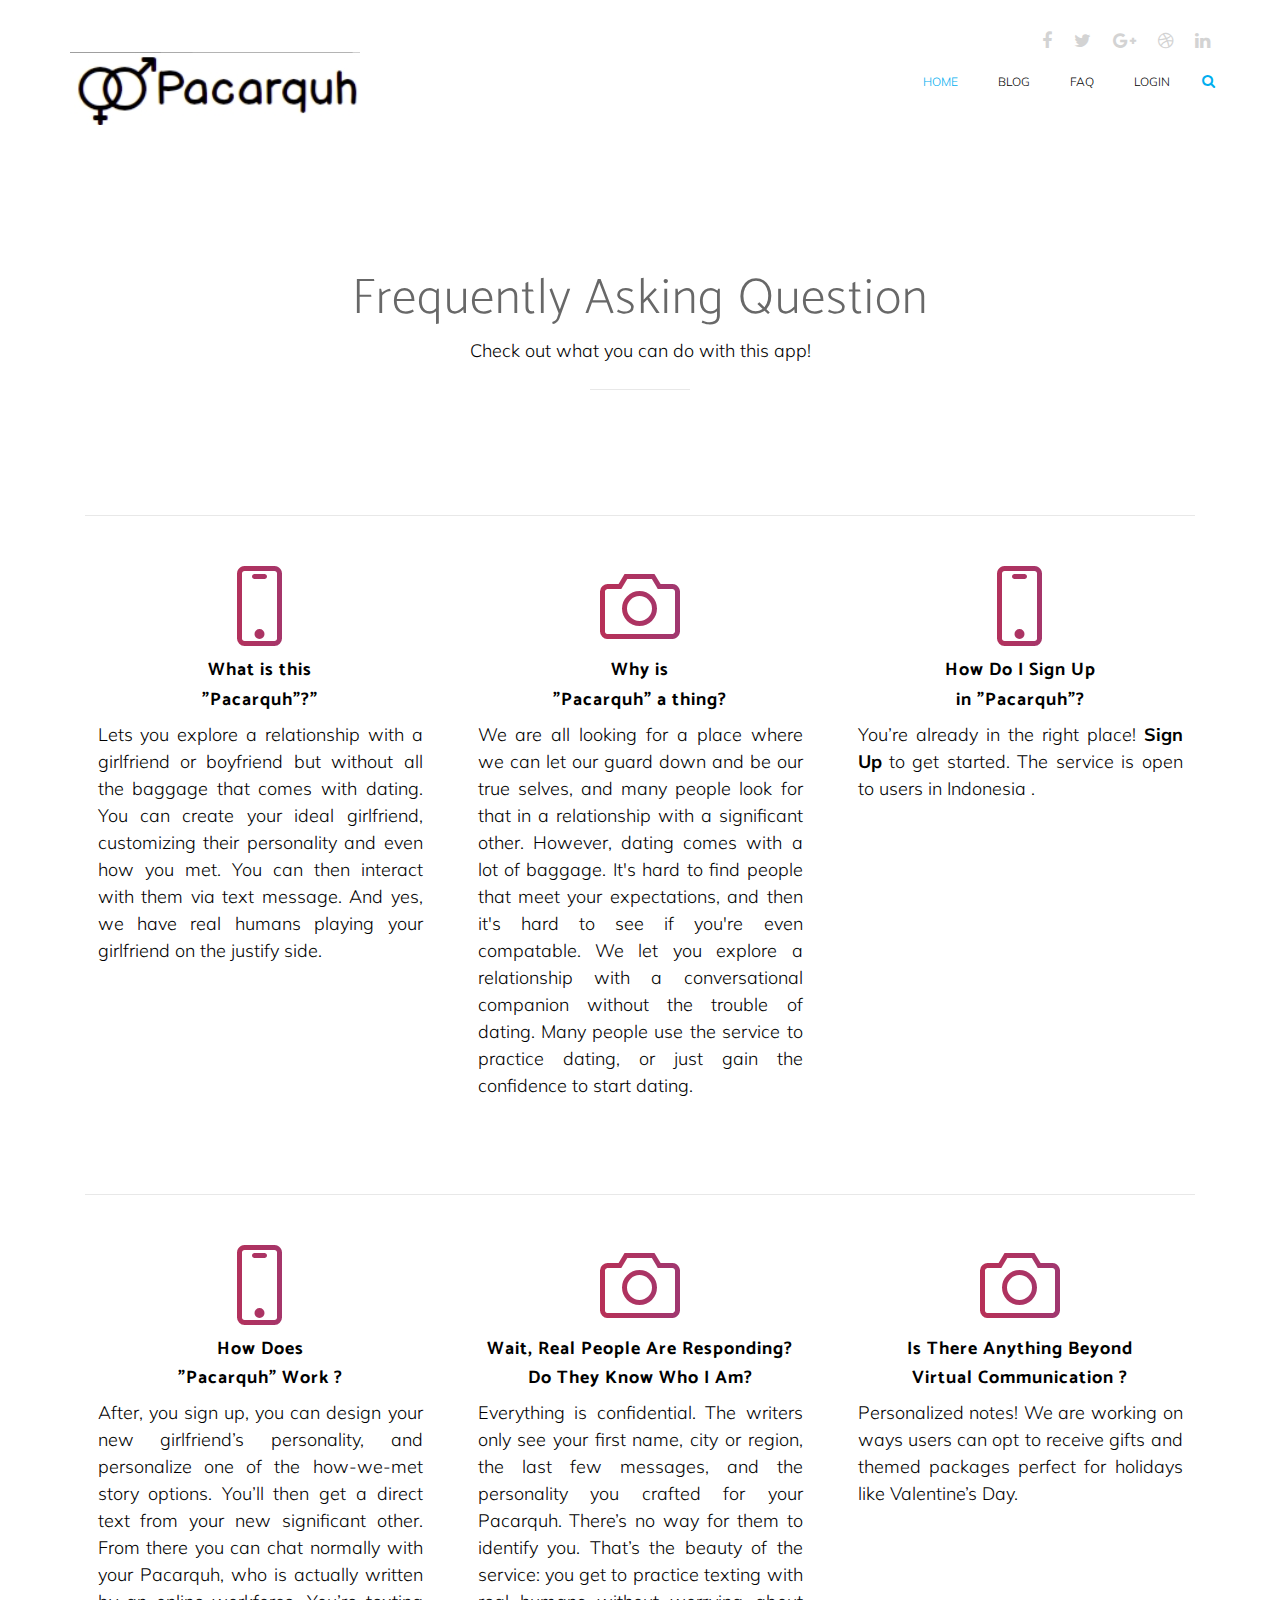
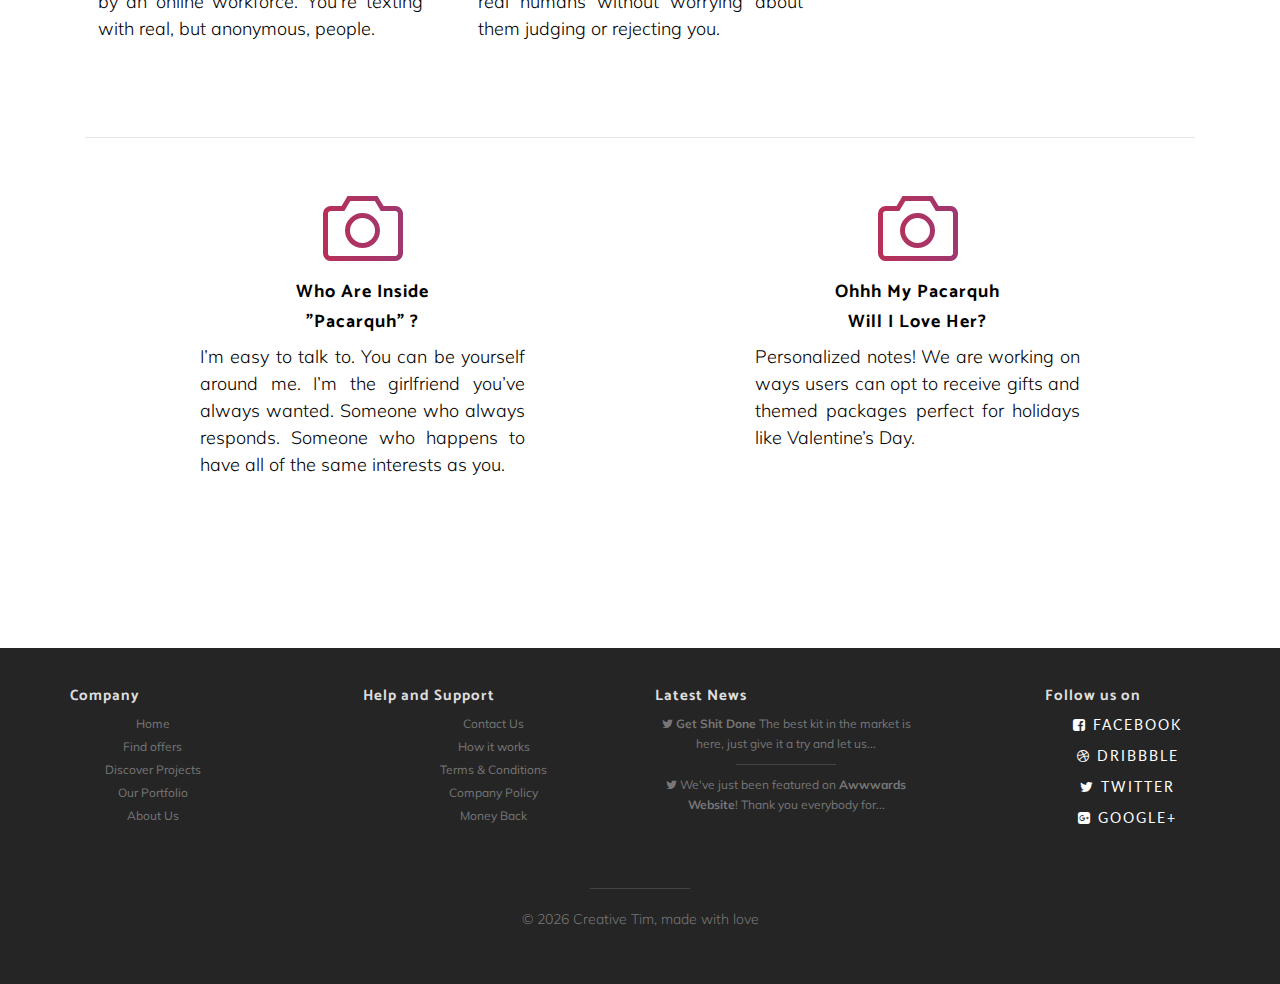
==== commit 94cdd062: "FAQ" ====
--- a/firman&fahmi/FAQ.html
+++ b/firman&fahmi/FAQ.html
@@ -95,7 +95,7 @@
             <div class="feature-item">
               <i class="icon-screen-smartphone text-primary"></i>
               <h4> <b> What is this </h4> </b>
-              <h4> <b>"Invisible Girlfriend"?”  </h4> </b>
+              <h4> <b>"Pacarquh"?”  </h4> </b>
               <p class="text-justify">Lets you explore a relationship with a girlfriend or boyfriend but without all the baggage that comes with dating. You can create your ideal girlfriend, customizing their personality and even how you met. You can then interact with them via text message. And yes, we have real humans playing your girlfriend on the justify side.</p>
             </div>
           </div>
@@ -103,7 +103,7 @@
             <div class="feature-item">
               <i class="icon-camera text-primary"></i>
               <h4> <b> Why is </h4> </b>
-              <h4> <b>"Invisible Girlfriend" a thing? </h4> </b>
+              <h4> <b>"Pacarquh" a thing? </h4> </b>
               <p class="text-justify">We are all looking for a place where we can let our guard down and be our true selves, and many people look for that in a relationship with a significant other. However, dating comes with a lot of baggage. It's hard to find people that meet your expectations, and then it's hard to see if you're even compatable. We let you explore a relationship with a conversational companion without the trouble of dating. Many people use the service to practice dating, or just gain the confidence to start dating.</p>
             </div>
           </div>
@@ -112,7 +112,7 @@
             <div class="feature-item">
               <i class="icon-screen-smartphone text-primary"></i>
               <h4> <b> How Do I Sign Up </h4> </b>
-              <h4> <b> in "Invisible Girlfriend"? </h4> </b>
+              <h4> <b> in "Pacarquh"? </h4> </b>
               <p class="text-justify">You’re already in the right place! <strong> Sign Up </strong> to get started. The service is open to users in Indonesia .</p>
             </div>
           </div>
@@ -123,8 +123,8 @@
             <div class="feature-item">
               <i class="icon-screen-smartphone text-primary"></i>
               <h4> <b> How Does</h4> </b>
-              <h4> <b> "Invisible Girlfriend" Work ?</h4> </b>
-              <p class="text-justify">After, you sign up, you can design your new girlfriend’s personality, and personalize one of the how-we-met story options. You’ll then get a direct text from your new significant other. From there you can chat normally with your Invisible Girlfriend, who is actually written by an online workforce. You’re texting with real, but anonymous, people.</p>
+              <h4> <b> "Pacarquh" Work ?</h4> </b>
+              <p class="text-justify">After, you sign up, you can design your new girlfriend’s personality, and personalize one of the how-we-met story options. You’ll then get a direct text from your new significant other. From there you can chat normally with your Pacarquh, who is actually written by an online workforce. You’re texting with real, but anonymous, people.</p>
             </div>
           </div>
           <div class="col-md-4">
@@ -132,7 +132,7 @@
               <i class="icon-camera text-primary"></i>
               <h4> <b> Wait, Real People Are Responding?  </h4> </b>
               <h4> <b> Do They Know Who I Am?  </h4> </b>
-              <p class="text-justify">Everything is confidential. The writers only see your first name, city or region, the last few messages, and the personality you crafted for your invisible girlfriend. There’s no way for them to identify you. That’s the beauty of the service: you get to practice texting with real humans without worrying about them judging or rejecting you.</p>
+              <p class="text-justify">Everything is confidential. The writers only see your first name, city or region, the last few messages, and the personality you crafted for your Pacarquh. There’s no way for them to identify you. That’s the beauty of the service: you get to practice texting with real humans without worrying about them judging or rejecting you.</p>
             </div>
           </div>
           <div class="col-md-4">
@@ -150,14 +150,14 @@
           <div class="feature-item">
             <i class="icon-camera text-primary"></i>
             <h4> <b> Who Are Inside  </h4> </b>
-            <h4> <b> "Invisible Girlfriend" ? </h4> </b>
+            <h4> <b> "Pacarquh" ? </h4> </b>
             <p class="text-justify">I’m easy to talk to. You can be yourself around me. I’m the girlfriend you’ve always wanted. Someone who always responds. Someone who happens to have all of the same interests as you.</p>
           </div>
         </div>
         <div class="col-md-6">
           <div class="feature-item">
             <i class="icon-camera text-primary"></i>
-            <h4> <b> Ohhh My Invisible Girlfriend </h4> </b>
+            <h4> <b> Ohhh My Pacarquh </h4> </b>
             <h4> <b> Will I Love Her? </h4> </b>
             <p class="text-justify">Personalized notes! We are working on ways users can opt to receive gifts and themed packages perfect for holidays like Valentine’s Day.</p>
           </div>
